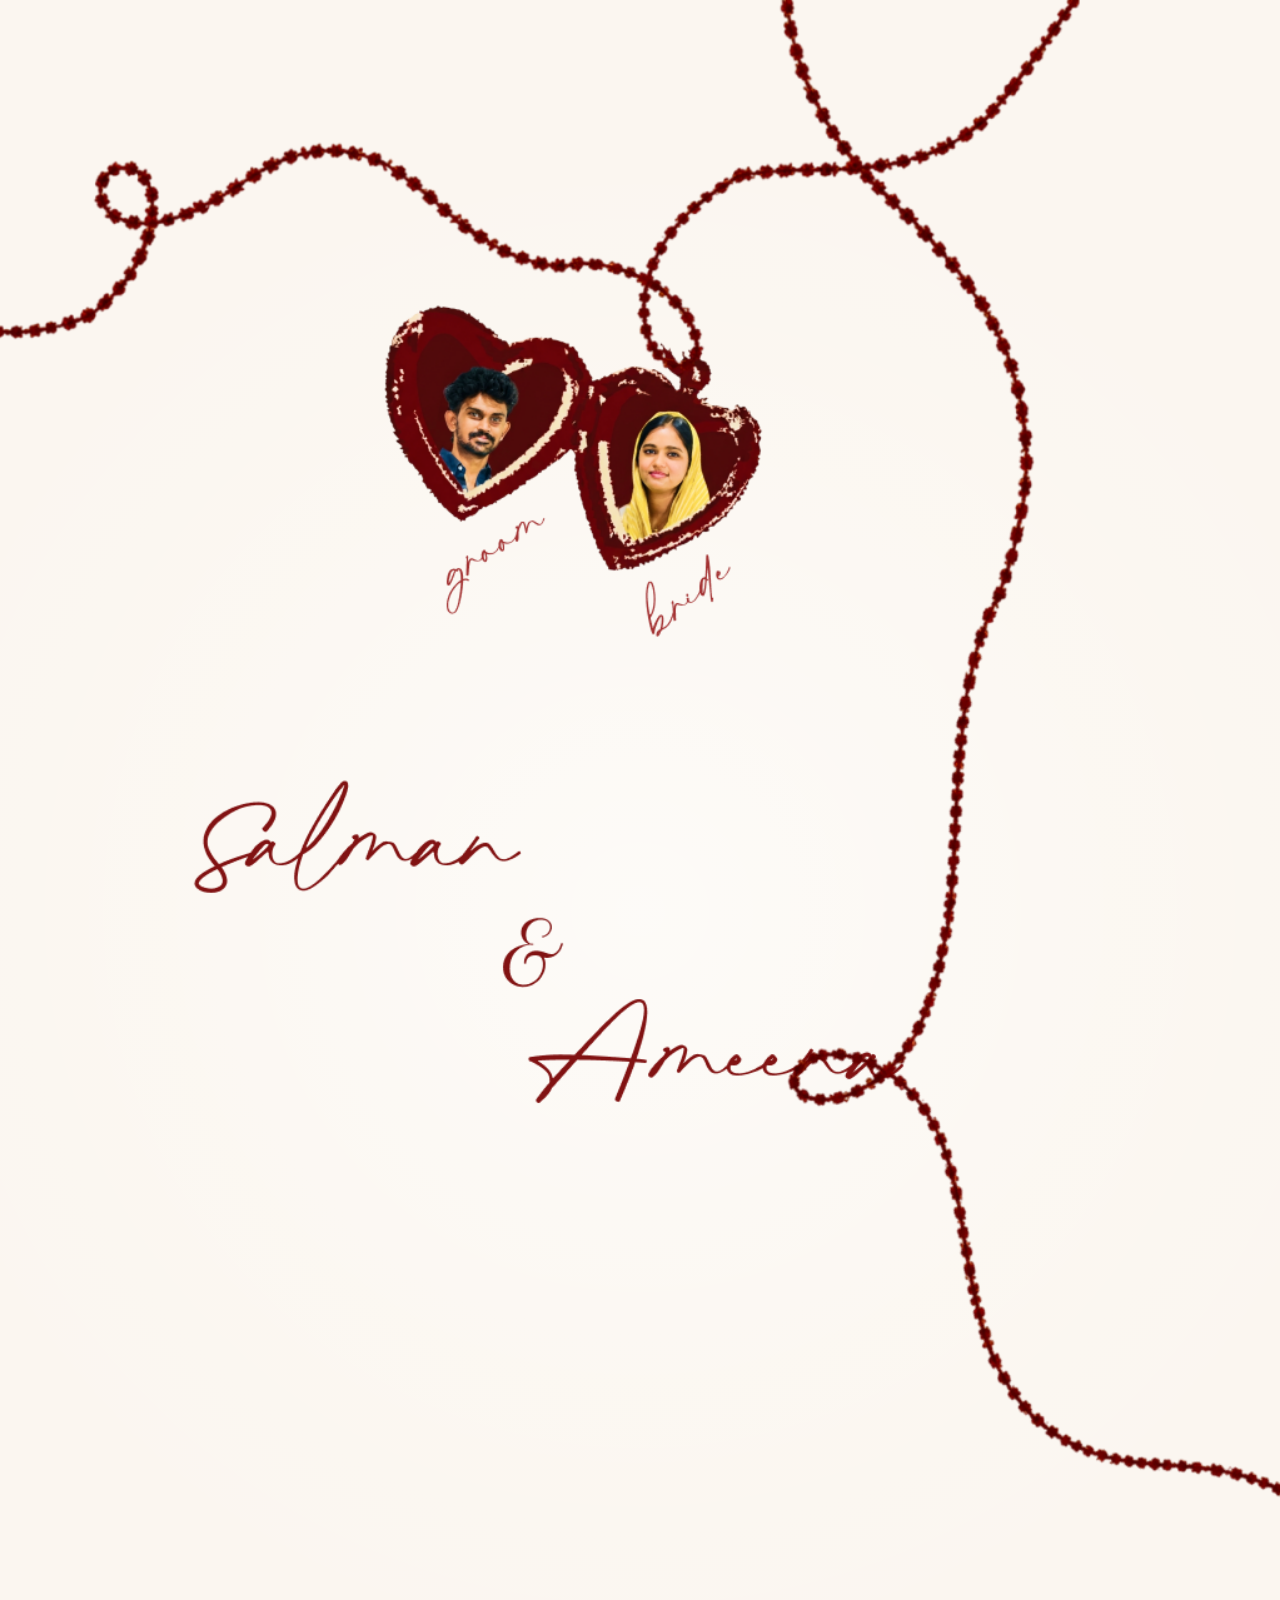
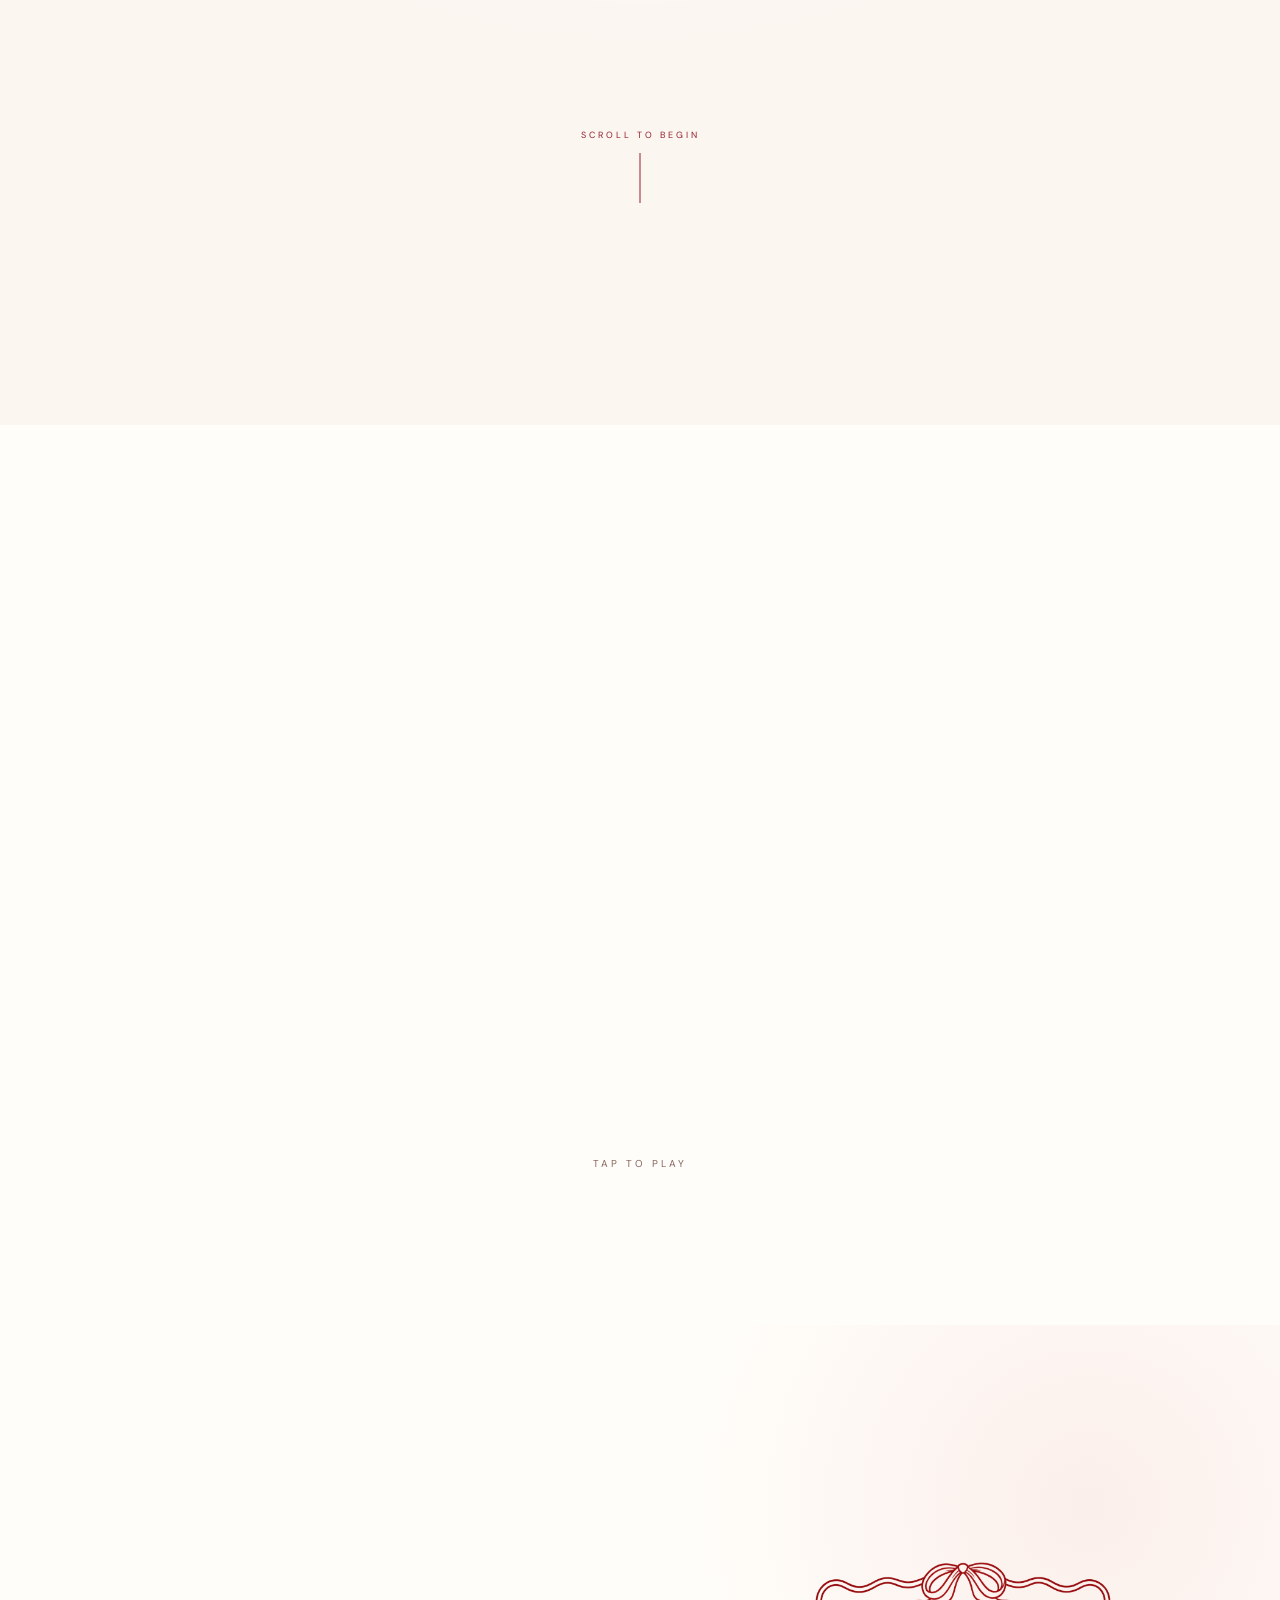
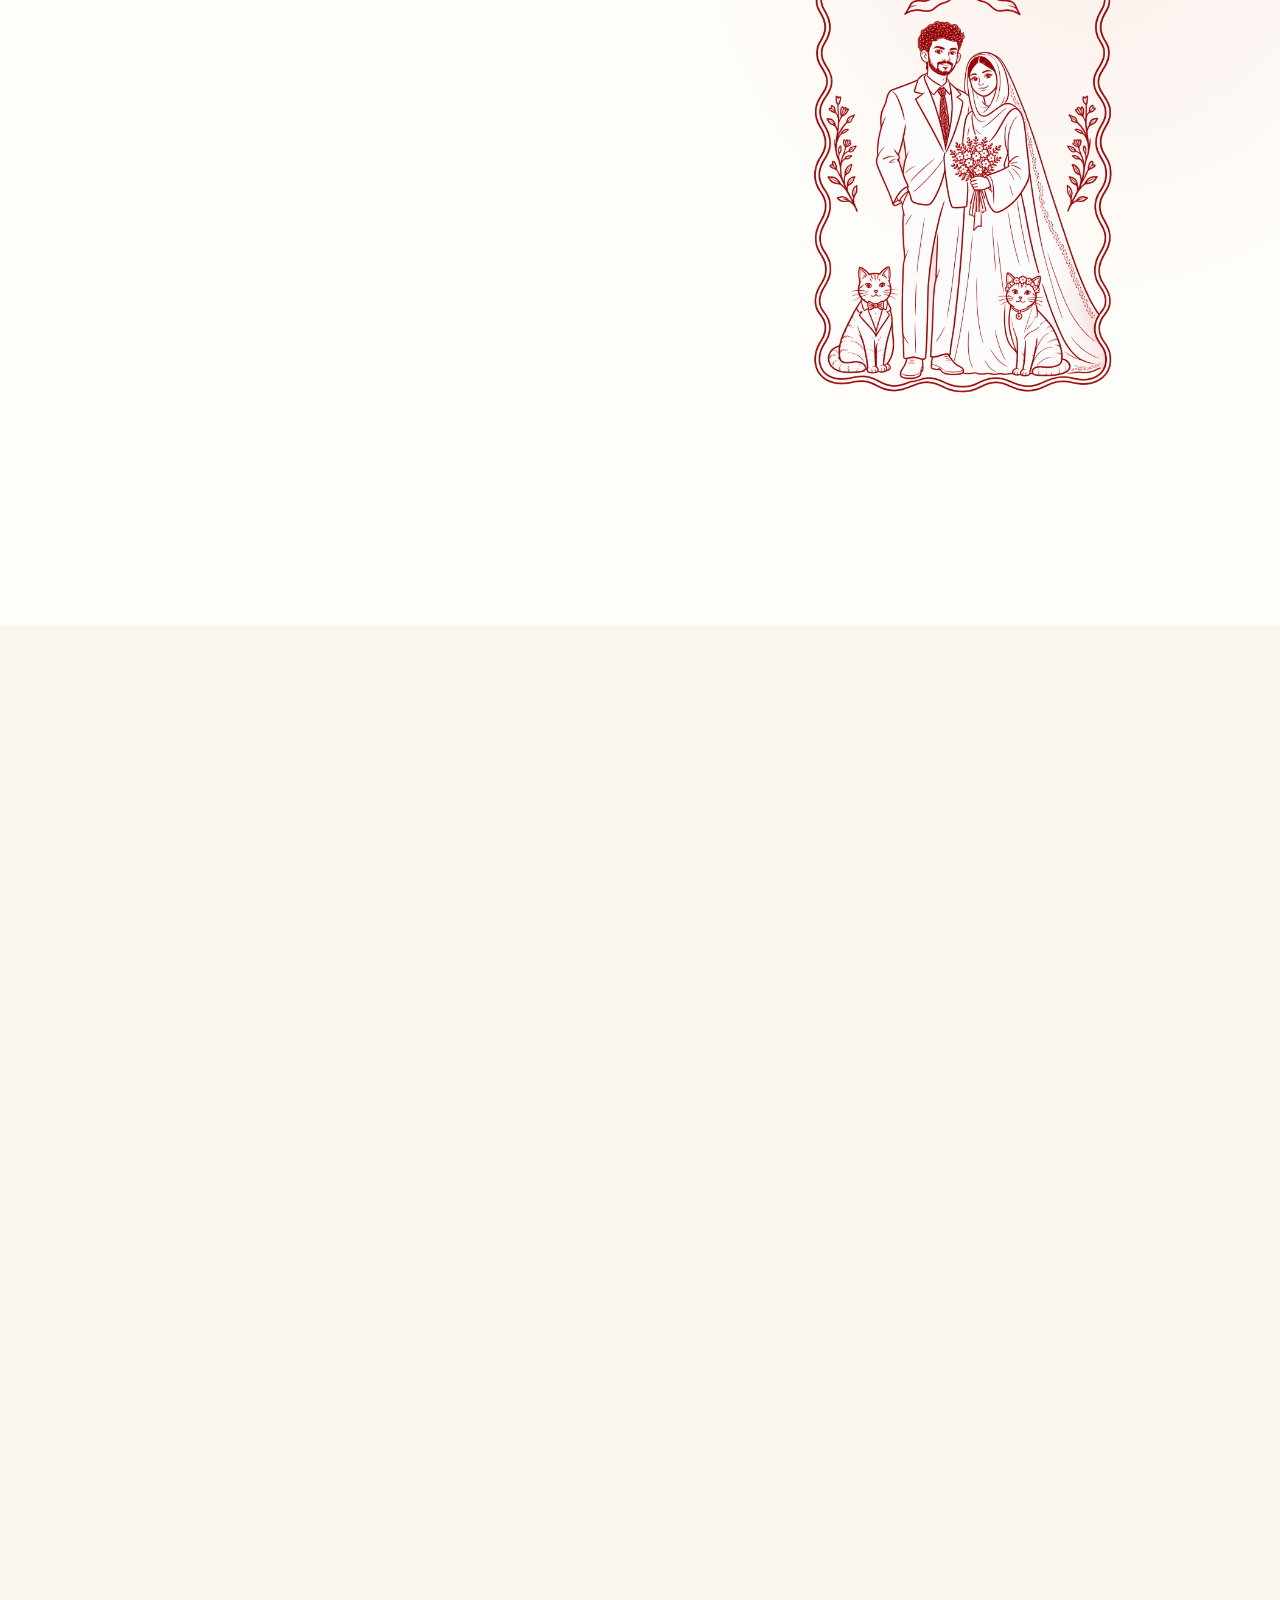
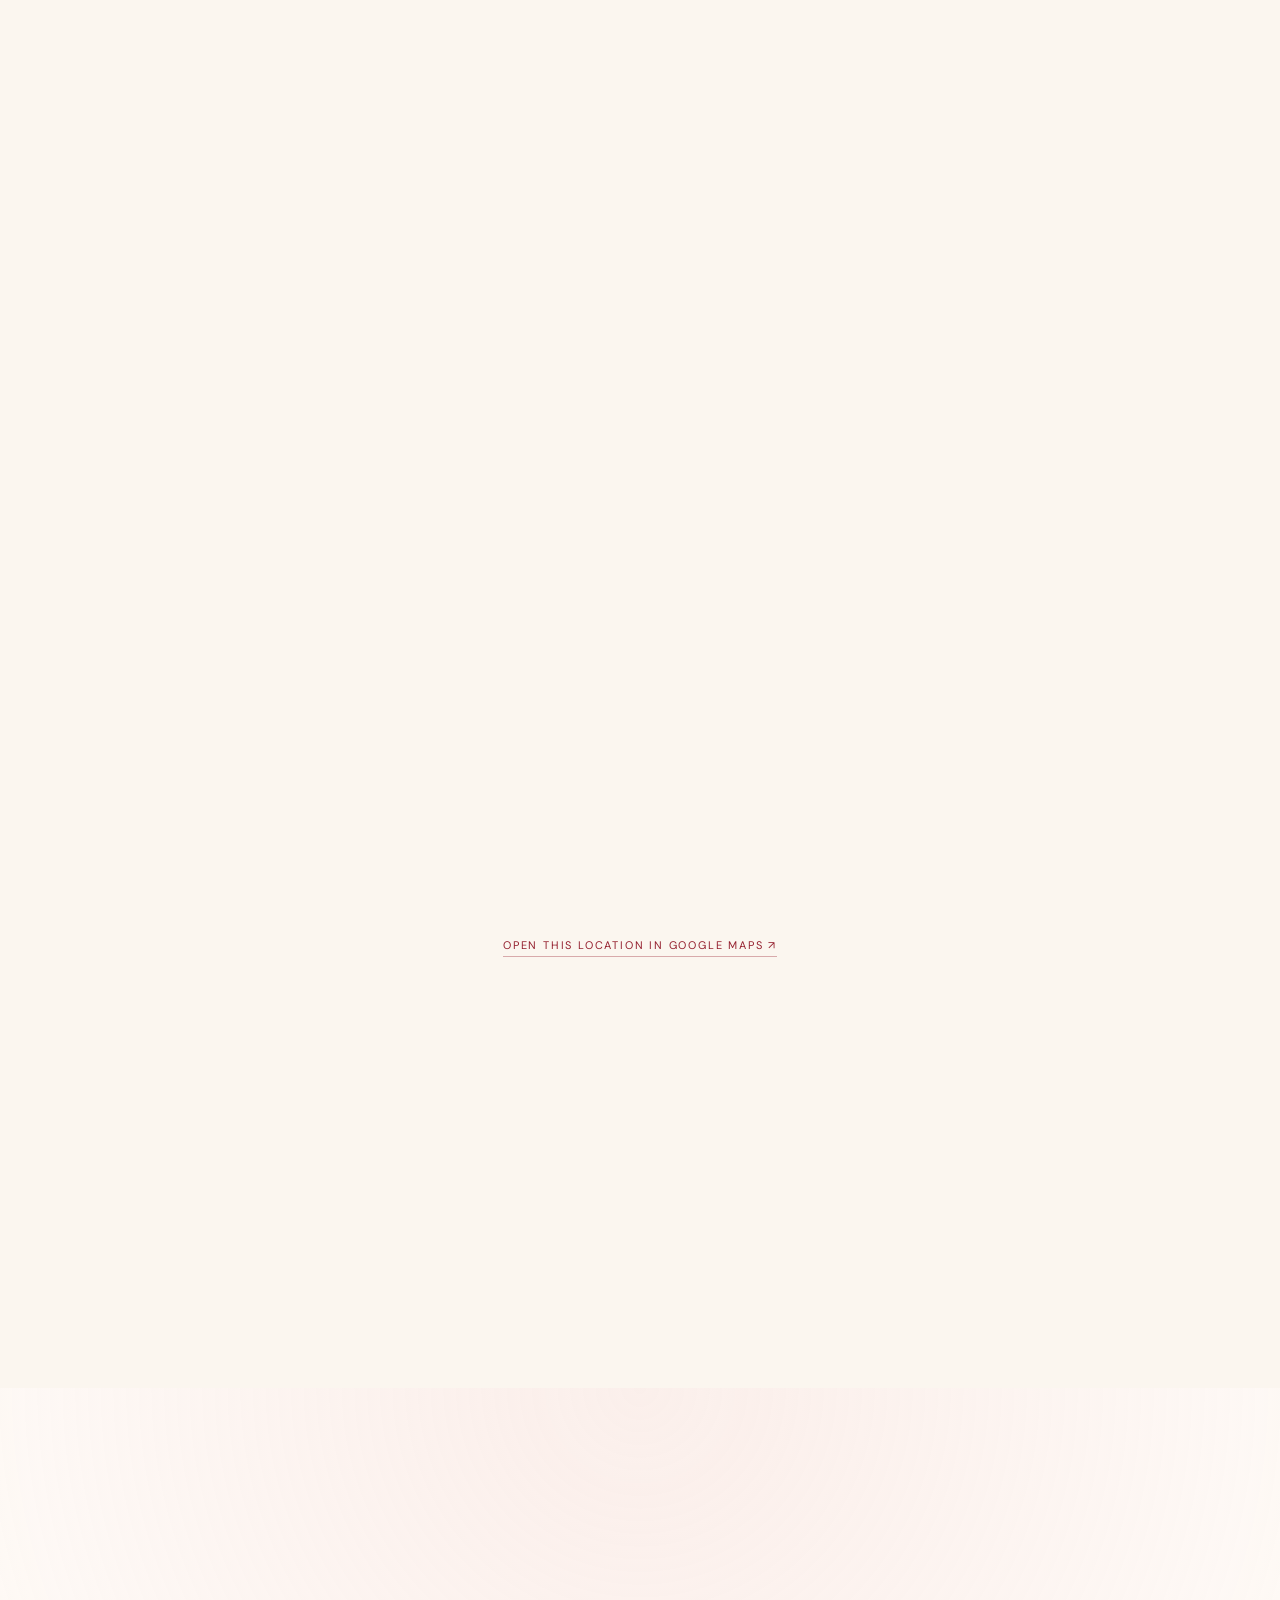
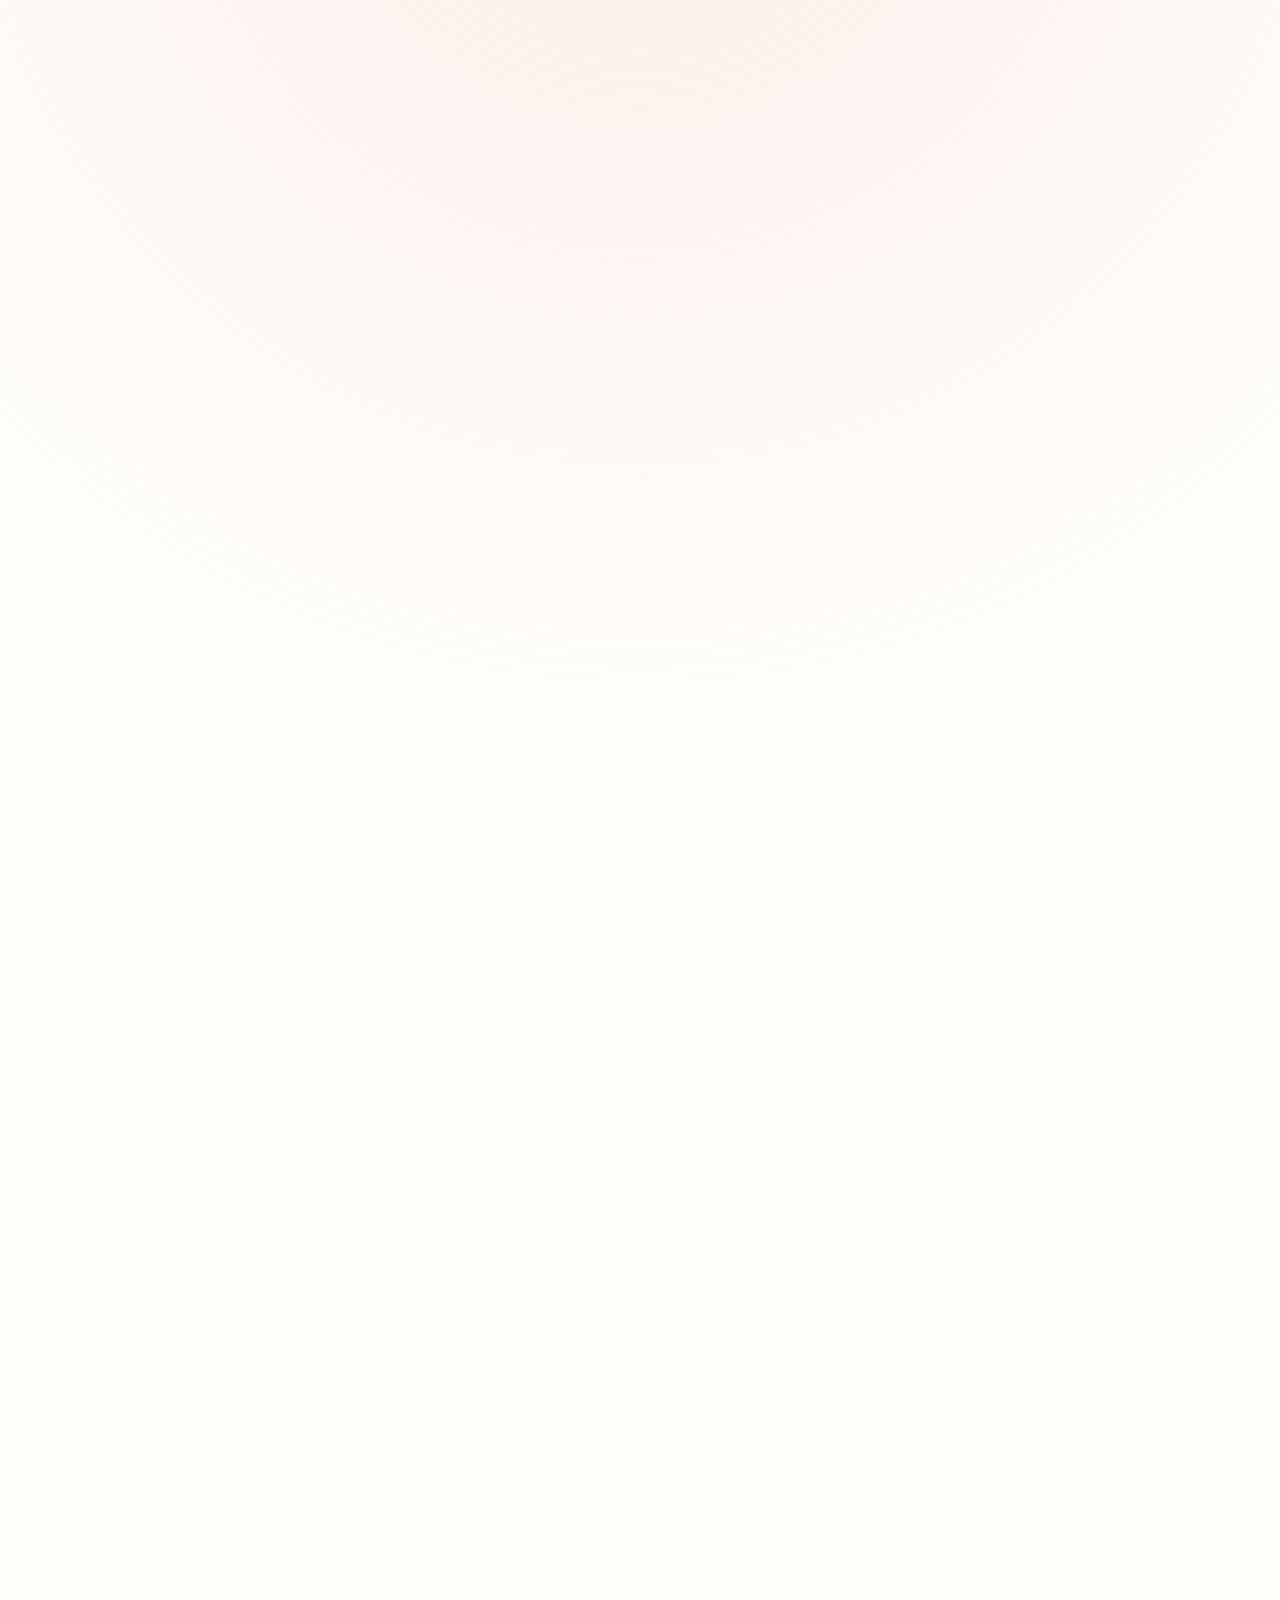
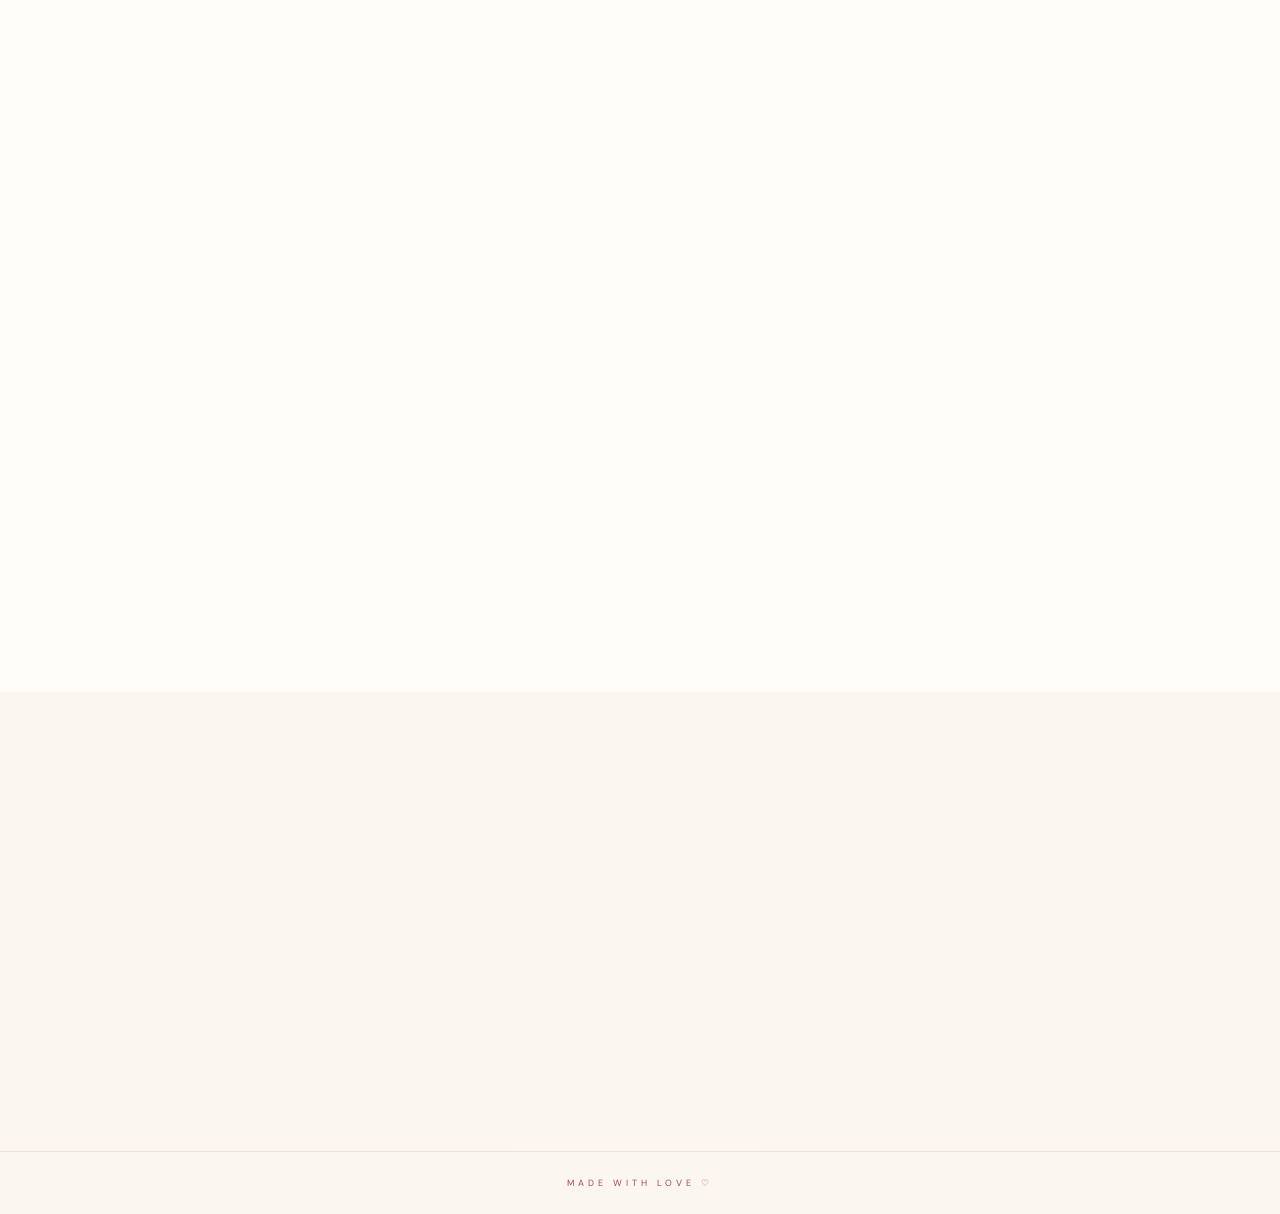
==== index.html @ 54ca9120 "Initial Update" ====
<!DOCTYPE html>
<html lang="en">

<head>

    <meta charset="UTF-8">

    <meta name="viewport"
          content="width=device-width, initial-scale=1.0">

    <meta name="description"
          content="A beautiful wedding invitation celebrating the journey of two hearts becoming one.">

    <title>Bride & Groom | Wedding Invitation</title>


    <!-- =====================================================
         GOOGLE FONTS
    ====================================================== -->

    <link rel="preconnect"
          href="https://fonts.googleapis.com">

    <link rel="preconnect"
          href="https://fonts.gstatic.com"
          crossorigin>

    <link href="https://fonts.googleapis.com/css2?family=Allison&display=swap" rel="stylesheet">

    <link href="https://fonts.googleapis.com/css2?family=Cormorant+Garamond:wght@300;400;500;600;700&family=DM+Sans:wght@300;400;500;600&family=Italianno&display=swap"
          rel="stylesheet">


    <!-- =====================================================
         GSAP
    ====================================================== -->

    <script src="https://cdnjs.cloudflare.com/ajax/libs/gsap/3.12.5/gsap.min.js"></script>

    <script src="https://cdnjs.cloudflare.com/ajax/libs/gsap/3.12.5/ScrollTrigger.min.js"></script>


    <!-- =====================================================
         CSS
    ====================================================== -->

    <link rel="stylesheet"
          href="style.css">

</head>


<body>
<!-- =====================================================
         CONFETTI
    ====================================================== -->

    <canvas id="confettiCanvas"></canvas>


    <!-- =====================================================
         SECTION 1 — HERO / ENTRANCE
    ====================================================== -->

    <section class="hero section" id="home">

        <div class="hero-content">
            <img class="hero-background-art" src="images/bg.png" alt="Salman and Ameena" draggable="false">
            <img class="falling-hero-art" src="images/fg.png" alt="Cherry red wedding decoration" draggable="false">

            <div class="scroll-indicator">
                <span>SCROLL TO BEGIN</span>
                <div class="scroll-line"></div>
            </div>
        </div>

    </section>

    <!-- =====================================================
         SECTION 2 — OUR SOUNDTRACK
    ====================================================== -->

    <section class="music-section section" id="music" aria-label="Our soundtrack">

        <div class="container center-content">

            <span class="eyebrow reveal">OUR SOUNDTRACK</span>

            <h2 class="section-title reveal">Let's begin with our song</h2>
            <div class="tilda-music-player reveal">
                <div class="tilda-music-image" id="tildaMusicImage">
                    <img
                        src="https://static.tildacdn.com/tild6138-3634-4838-a663-663263336664/photo.png"
                        alt="Wedding music">
                </div>

                <button
                    class="tilda-music-button"
                    id="tildaMusicButton"
                    type="button"
                    aria-label="Play wedding song"
                    aria-pressed="false">
                    <img
                        src="https://static.tildacdn.com/tild3435-6465-4661-b239-323231613465/Group_48677.svg"
                        alt="Play">
                </button>

                <audio id="weddingSong" preload="metadata">
                    <source src="audio/wedding-song.mp3" type="audio/mpeg">
                </audio>
            </div>

            <span class="music-status" id="musicStatus">TAP TO PLAY</span>

        </div>

    </section>

    <!-- =====================================================
         SECTION 3 — NOTE TO GUESTS
    ====================================================== -->

    <section class="note-section section" id="note">

        <div class="container note-grid">

            <div class="note-content reveal-left">

                <span class="small-script">
                    A little note
                </span>

                <h2 class="section-title note-title">
                    For the people who make our story complete.
                </h2>

                <p class="big-note">
                    Your love, prayers, and presence mean more to us than words can say.
                </p>

                <p class="note-description">
                    We cannot wait to celebrate this beautiful beginning with you.
                </p>

                <div class="countdown-card reveal" aria-label="Countdown to the wedding">
                    <span class="countdown-label">COUNTING DOWN...</span>
                    <div class="countdown" id="countdown">
                        <div class="countdown-unit"><strong id="days">00</strong><span>Days</span></div>
                        <i>:</i>
                        <div class="countdown-unit"><strong id="hours">00</strong><span>Hours</span></div>
                        <i>:</i>
                        <div class="countdown-unit"><strong id="minutes">00</strong><span>Minutes</span></div>
                        <i>:</i>
                        <div class="countdown-unit"><strong id="seconds">00</strong><span>Seconds</span></div>
                    </div>
                    <span class="countdown-date">11 October 2026</span>
                </div>

            </div>
            <img src="images/couple-wedding-sketch.png"
                         alt="Red line-art wedding illustration of the couple and their cats">

            

        </div>

    </section>



    <!-- =====================================================
         SECTION 3 — WHERE IT ALL BEGAN
    ====================================================== -->

    <section class="chapter-section section">

        <div class="container chapter-grid">


            <div class="chapter-content reveal-left">



                <h2 class="section-title">
                    Where it all begun
                </h2>


                <div class="chapter-line"></div>


                <p>
                    We walked the same campus, never knowing we were walking toward each other. In the corridors of MSM Somewhere between canteen breaks and evening laughs, two strangers became friends, and friends became forever.
                </p>

            </div>



            <div class="college-frame-wrap reveal-right">
                <img class="college-frame-art" src="images/card-card.png" alt="Decorative photo frame" draggable="false">
                <div class="college-slideshow">

                <div class="slide active">

                    <img src="images/college-1.png"
                         alt="College memory 1">

                </div>


                <div class="slide">

                    <img src="images/college-2.png"
                         alt="College memory 2">

                </div>


                <div class="slide">

                    <img src="images/college-3.png"
                         alt="College memory 3">

                </div>


                <div class="slide slide-video">

                    <video src="videos/college-4.mp4"
                           muted
                           loop
                           playsinline
                           preload="metadata"
                           aria-label="College memory 4"></video>

                </div>

                

                </div>
            </div>

        </div>

    </section>

    <!-- =====================================================
         SECTION 5 — FORMAL INVITATION
    ====================================================== -->

    <section class="invitation-section section" id="invitation">

        <div class="container center-content">

            <span class="eyebrow reveal">
                Tap the arrow
            </span>

            <div class="invitation-art-area reveal" id="invitationArtArea">

                <button
                    class="invitation-arrow"
                    id="invitationArrow"
                    type="button"
                    aria-label="Reveal the invitation letter"
                    aria-expanded="false">
                    <span aria-hidden="true">→</span>
                </button>

                <div class="invitation-stage" id="invitationStage">

                    <!-- The letter stays behind the envelope. -->
                    <img
                        class="invitation-letter-art"
                        src="images/invitation-letter.png"
                        alt="Wedding invitation letter"
                        draggable="false">

                    <!-- The envelope stays in front until the arrow is clicked. -->
                    <img
                        class="invitation-envelope-art"
                        id="invitationEnvelopeArt"
                        src="images/invitation-envelope.png"
                        alt="Wedding envelope"
                        draggable="false">

                </div>

            </div>

            

        </div>

    </section>


    <!-- =====================================================
         SECTION 6 — THE MOMENT
    ====================================================== -->


    <!-- =====================================================
         SECTION 7 — GOD'S PLAN
    ====================================================== -->

    <section class="quote-section section">

        <div class="quote-container reveal">
            <p class="simple-quote">
                "How could i not love eyes that see
me in all of my forms as beautiful  ? "
            </p>
        </div>

    </section>



    <!-- =====================================================
         SECTION 8 — THE WEDDING
    ====================================================== -->

    <section class="events-section section" id="wedding-day">

        <div class="container wedding-day-layout">

            <div class="wedding-calendar reveal">
                <img src="images/calender.png" alt="Clear your plans — October 11, 2026" draggable="false">
            </div>

            <div class="official-invite-art reveal">
                <img src="images/official-invite.png" alt="Official wedding invitation" draggable="false">
            </div>

            <div class="mandapam-block reveal">
                <img src="images/mandapam.png" alt="Wedding mandapam illustration" draggable="false">
                <p class="venue-name">Oryx Convention Centre , Oachira</p>
            </div>

            <div class="map-heading reveal">
                <span class="small-script">Find your way to us</span>
                <h3>We can't wait to see you there</h3>
            </div>

            <div class="map-wrapper reveal">
                <iframe
                    src="https://www.google.com/maps?q=9.11982,76.50814&z=16&output=embed"
                    loading="lazy"
                    allowfullscreen
                    referrerpolicy="no-referrer-when-downgrade">
                </iframe>
            </div>

            <a class="map-link" href="https://maps.app.goo.gl/kZtKuhRqbF6Uc7HD6" target="_blank" rel="noopener">Open this location in Google Maps ↗</a>

            <div class="date-locket reveal">
                <img src="images/datelocket.png" alt="Wedding date locket" draggable="false">
            </div>

        </div>

    </section>

    <!-- =====================================================
         SECTION 9 — A NOTE OF GRATITUDE
    ====================================================== -->

    <section class="memory-section section">

        <div class="container">

            <div class="memory-card reveal">
                <span class="small-script">
                    A little something to remember
                </span>

                <h2 class="section-title">
                    Thank you for being part of our journey
                </h2>

                <div class="memory-line"></div>

                <p>
                    As we look back at all the little moments that brought us here,
                    we feel incredibly grateful for the people who walked beside us.
                    Your presence, your love, and your memories with us have made this
                    journey even more beautiful.
                </p>

                <p>
                    When you look back on our wedding, we hope you remember not just
                    the day, but the laughter, the warmth, and the feeling of being
                    together. Thank you for sharing this moment with us.
                </p>

                <span class="memory-signoff">
                    With all our love, always.
                </span>

                <div class="memory-video reveal">
                    <span class="memory-video-label">
                        One more little memory
                    </span>
                    <video
                        class="wedding-video"
                        controls
                        playsinline
                        preload="metadata"
                        poster="images/vid-poster.png">
                        <source
                            src="videos/engage.mp4"
                            type="video/mp4">
                    </video>
                </div>
            </div>

        </div>

    </section>


    <!-- =====================================================
         SECTION 10 — LITTLE DANCE OF MEMORIES
    ====================================================== -->

    <section class="dance-section section" aria-label="A little dance of memories">
        <div class="container">
            <div class="dance-stage reveal">
                <div class="dancer dancer-c"><img src="images/C.png" alt="Memory illustration C" draggable="false"></div>
            </div>
        </div>
        <div class="container">
            <div class="dance-stage reveal">
                <div class="dancer dancer-a"><img src="images/A.png" alt="Memory illustration A" draggable="false"></div>
                <div class="dancer dancer-b"><img src="images/B.png" alt="Memory illustration B" draggable="false"></div>
                <div class="dancer dancer-d"><img src="images/D.png" alt="Memory illustration D" draggable="false"></div>
                <div class="dancer dancer-e"><img src="images/E.png" alt="Memory illustration E" draggable="false"></div>
                <div class="dancer dancer-f"><img src="images/F.png" alt="Memory illustration F" draggable="false"></div>
                <div class="dancer dancer-g"><img src="images/G.png" alt="Memory illustration G" draggable="false"></div>
            </div>
        </div>
    </section>

    <!-- =====================================================
         SECTION 10 — FOOTER
    ====================================================== -->

    <footer class="footer-section">


        <div class="footer-illustration reveal">

            <img
                src="images/swans.png"
                alt="Two swans forming a heart">

        </div>


        <div class="footer-content reveal">


            <span class="small-script">
                Until forever ♡
            </span>




            <h3>
                Salman
                <span>&</span>
                Ameena
            </h3>

        </div>


        <div class="footer-bottom">

            MADE WITH LOVE ♡

        </div>

    </footer>



    <!-- =====================================================
         JAVASCRIPT
    ====================================================== -->

    <script src="script.js"></script>

</body>

</html>
---- style.css ----
/* =========================================================
   ROOT
========================================================= */

:root {

    --cream: #f7f1e8;
    --cream-dark: #ede2d3;
    --paper: #fbf8f2;

    --brown: #4b332d;
    --brown-light: #76534a;

    --sage: #a87872;
    --rose: #9b2432;
    --cherry: #941f2d;
    --cherry-soft: #c97b82;
    --blush: #e8b9b5;

    --black: #25211e;
    --white: #ffffff;

    --serif: "Cormorant Garamond", serif;
    --sans: "DM Sans", sans-serif;
    --script: "Italianno", cursive;

}


/* =========================================================
   RESET
========================================================= */

* {

    margin: 0;
    padding: 0;

    box-sizing: border-box;

}


html {

    scroll-behavior: smooth;

}


body {

    background: var(--cream);

    color: var(--brown);

    font-family: var(--sans);

    overflow-x: hidden;

}


body.no-scroll {

    overflow: hidden;

}


img {

    display: block;

    width: 71%;
    margin-left: 40px;

}


button {

    font-family: inherit;

}


.section {

    position: relative;

    min-height: 100vh;

    overflow: hidden;

}


.container {

    width: min(1180px, 90%);

    margin: auto;

}


.center-content {

    display: flex;

    flex-direction: column;

    align-items: center;

    justify-content: center;

}


/* =========================================================
   TYPOGRAPHY
========================================================= */

.eyebrow {

    font-size: 11px;

    letter-spacing: 4px;

    text-transform: uppercase;

    color: var(--cherry);

}


.section-title {

    font-family: var(--serif);

    font-size: clamp(48px, 6vw, 90px);

    font-weight: 400;

    line-height: .95;
    color: var(--cherry);

}


.section-subtitle {

    font-size: 14px;

    letter-spacing: 1px;

    color: var(--brown-light);

}


.small-script {

    font-family: var(--script);

    font-size: 34px;
    color: var(--cherry);

}


/* =========================================================
   CONFETTI
========================================================= */

#confettiCanvas {

    position: fixed;

    inset: 0;

    width: 100%;
    height: 100%;

    pointer-events: none;

    z-index: 9999;

}


/* =========================================================
   HERO
========================================================= */

.hero {

    background:
        radial-gradient(
            circle at center,
            rgba(255,255,255,.5),
            transparent 60%
        ),
        var(--cream);

    display: flex;

    align-items: center;

    justify-content: center;

    text-align: center;

}


.hero-content {

    position: relative;

    z-index: 2;

    display: flex;

    align-items: center;

    flex-direction: column;

    padding: 100px 0;

}


.hero-title {

    margin-top: 20px;

    font-family: var(--serif);

    font-size: clamp(70px, 11vw, 150px);

    line-height: .78;

    font-weight: 400;

    letter-spacing: -5px;

}


.falling-hero-art {

    position: absolute;

    top: -8%;
    left: 50%;

    width: 100vw;
    height: auto;

    transform: translateX(-50%);

    z-index: 1;
    pointer-events: none;
    user-select: none;

    opacity: .92;

}

.falling-hero-art img {

    width: 100%;
    height: auto;
    display: block;

}

.hero-names {

    margin-top: 35px;

    display: flex;

    gap: 15px;

    align-items: center;

    font-family: var(--serif);

    font-size: 40px;
    color: var(--cherry);

}


.hero-names i {

    font-family: var(--script);

    font-size: 45px;

    font-style: normal;

}


.hero-date {

    margin-top: 12px;

    font-size: 12px;

    letter-spacing: 4px;

    text-transform: uppercase;

}


.scroll-indicator {

    margin-top: 999px;

    display: flex;

    flex-direction: column;

    align-items: center;

    gap: 12px;

    font-size: 9px;

    letter-spacing: 3px;

}


.scroll-line {

    width: 1px;

    height: 50px;

    background: var(--brown);

}


/* =========================================================
   MUSIC
========================================================= */

.music-section {

    background: var(--paper);

    display: flex;

    align-items: center;

}


.music-section .section-title {

    margin-top: 20px;

    text-align: center;

}


.music-section .section-subtitle {

    margin-top: 20px;

}


/* =========================================================
   TILDA MUSIC PLAYER
========================================================= */

.tilda-music-player {

    position: relative;

    width: 329px;

    height: 329px;

    margin-top: 65px;

    display: flex;

    align-items: center;

    justify-content: center;

}


.tilda-music-image {

    position: absolute;

    width: 329px;

    height: 329px;

    left: 0;

    top: 0;

    display: flex;

    align-items: center;

    justify-content: center;

}


.tilda-music-image img {

    width: 100%;

    height: 100%;

    object-fit: contain;

    display: block;

    user-select: none;

    pointer-events: none;

}


.tilda-music-button {

    position: absolute;

    left: 50%;

    top: 50%;

    transform: translate(-50%, -50%);

    width: 125px;

    height: 125px;

    padding: 0;

    border: none;

    background: transparent;

    cursor: pointer;

    z-index: 5;

    display: flex;

    align-items: center;

    justify-content: center;

    transition:
        transform .35s ease,
        opacity .35s ease;

}


.tilda-music-button img {

    width: 100%;

    height: 100%;

    object-fit: contain;

    display: block;

    pointer-events: none;

}


.tilda-music-button:hover {

    transform:
        translate(-50%, -50%)
        scale(1.08);

}


.tilda-music-button:active {

    transform:
        translate(-50%, -50%)
        scale(.94);

}


.tilda-music-image.playing {

    animation:
        tildaMusicRotation 17s linear infinite;

}


@keyframes tildaMusicRotation {

    from {

        transform: rotate(0deg);

    }

    to {

        transform: rotate(360deg);

    }

}


.music-status {

    margin-top: 25px;

    font-size: 10px;

    letter-spacing: 3px;

    text-transform: uppercase;

    color: var(--brown-light);

}


/* =========================================================
   NOTE
========================================================= */

.note-section {

    background: var(--cream-dark);

    display: flex;

    align-items: center;

}


.note-grid {

    display: grid;

    grid-template-columns: 1fr 1fr;

    align-items: center;

    gap: 100px;

}


.note-image {

    width: 80%;

}


.note-image img {

    aspect-ratio: 4 / 5;

    object-fit: cover;

    filter: sepia(.15);

    box-shadow:
        25px 25px 0 var(--cherry);

}


.big-note {

    margin-top: 25px;

    max-width: 550px;

    font-family: var(--serif);

    font-size: clamp(45px, 5vw, 75px);

    line-height: .95;

}


.note-description {

    margin-top: 35px;

    font-size: 14px;

    letter-spacing: 1px;

}


/* =========================================================
   CHAPTER
========================================================= */

.chapter-section {

    padding: 130px 0;

    background: var(--paper);

}


.chapter-grid {

    display: grid;

    grid-template-columns: .85fr 1.15fr;

    align-items: center;

    gap: 100px;

}


.chapter-number {

    font-size: 11px;

    letter-spacing: 4px;

}


.chapter-content .section-title {

    margin-top: 25px;

}


.chapter-content em {

    display: block;

    font-family: var(--script);

    font-size: 1.1em;

    font-weight: 400;

}


.chapter-line {

    width: 70px;

    height: 1px;

    background: var(--brown);

    margin: 35px 0;

}


.chapter-content p {

    max-width: 500px;

    margin-bottom: 20px;

    font-size: 15px;

    line-height: 1.9;

    color: var(--brown-light);

}


.college-slideshow {

    position: relative;

    height: 600px;

    overflow: hidden;

    background: #e6e6e600;

}


.slide {

    position: absolute;

    inset: 0;

    opacity: 0;

    transition: opacity 1s cubic-bezier(0.20, 0.05, 0.25, 0.40);

}


.slide.active {

    opacity: 1;

}


.slide img {

    height: 100%;

    object-fit: cover;

}


.slide-counter {

    position: absolute;

    bottom: 25px;

    right: 25px;

    padding: 10px 15px;

    background: rgba(255,255,255,.85);

    font-size: 11px;

    letter-spacing: 2px;

}


/* =========================================================
   YES
========================================================= */

.yes-section {

    min-height: 90vh;

    display: flex;

    align-items: center;

    justify-content: center;

    text-align: center;

    background:
        linear-gradient(
            rgba(55,43,35,.4),
            rgba(55,43,35,.4)
        ),
        url("images/yes-background.jpg")
        center / cover fixed;

}


.yes-content {

    color: white;

    max-width: 850px;

}


.yes-content .small-script {

    color: rgba(255,255,255,.8);

}


.yes-content h2 {

    font-family: var(--serif);

    font-size: clamp(130px, 20vw, 280px);

    font-weight: 300;

    line-height: .8;

    margin: 35px 0;

}


.yes-divider {

    width: 80px;

    height: 1px;

    background: white;

    margin: auto;

}


.yes-content p {

    max-width: 650px;

    margin: 25px auto 0;

    font-size: 15px;

    line-height: 1.8;

}


/* =========================================================
   FORMAL INVITATION
========================================================= */

.invitation-section {

    background: var(--cream);

    padding: 120px 0 130px;

}

.invitation-section .section-title {

    margin-top: 20px;

}

.invitation-art-area {

    position: relative;

    width: min(1240px, 96vw);

    height: clamp(430px, 49vw, 690px);

    margin-top: 55px;

    display: flex;

    align-items: center;

    justify-content: center;

    overflow: visible;

}

.invitation-stage {

    position: relative;

    width: min(1120px, 92vw);

    aspect-ratio: 1516 / 907;

    isolation: isolate;

}

.invitation-letter-art,
.invitation-envelope-art {

    position: absolute;

    inset: 0;

    width: 100%;

    height: 100%;

    object-fit: contain;

    user-select: none;
\    -webkit-user-drag: none;

    will-change: transform;

}

/* The letter is physically behind the envelope.
   It is therefore completely hidden in the closed state. */
.invitation-letter-art {

    z-index: 1;

    transform: translateX(8%);

    transition: transform 1.35s cubic-bezier(.77, 0, .18, 1);

}

.invitation-envelope-art {

    z-index: 2;

    transform: translateX(0);

    transition: transform 3s cubic-bezier(.77, 0, .18, 1);

}

/* When opened, the envelope glides left while the letter
   glides right from behind it. */
.invitation-art-area.open .invitation-envelope-art {

    transform: translateX(-75%);

}

.invitation-art-area.open .invitation-letter-art {

    transform: translateX(2%);

}

.invitation-arrow {

    position: absolute;

    left: max(0px, calc(50% - min(560px, 46vw) - 68px));

    top: 50%;

    transform: translateY(-50%);

    width: 58px;

    height: 58px;

    border: 1px solid rgba(75, 56, 45, .35);

    border-radius: 50%;

    background: rgba(251, 248, 242, .82);

    color: var(--brown);

    display: flex;

    align-items: center;

    justify-content: center;

    cursor: pointer;

    z-index: 10;

    backdrop-filter: blur(6px);

    -webkit-backdrop-filter: blur(6px);

    box-shadow: 0 12px 30px rgba(50, 30, 20, .12);

    transition: transform .35s ease, background .35s ease, box-shadow .35s ease;

}

.invitation-arrow span {

    display: block;

    font-family: var(--serif);

    font-size: 30px;

    line-height: 1;

    transition: transform .45s ease;

}

.invitation-arrow:hover {

    transform: translateY(-50%) scale(1.08);

    background: rgba(255, 255, 255, .96);

    box-shadow: 0 16px 35px rgba(50, 30, 20, .18);

}

.invitation-arrow:active {

    transform: translateY(-50%) scale(.94);

}

.invitation-art-area.open .invitation-arrow span {

    transform: rotate(180deg);

}

.envelope-hint {

    font-size: 10px;

    letter-spacing: 3px;

    text-transform: uppercase;

    margin-top: 5px;

    color: var(--brown-light);

}


/* =========================================================
   VIDEO
========================================================= */

.video-section {

    padding: 140px 0;

    background: var(--paper);

}


.video-heading {

    text-align: center;

}


.video-heading .section-title {

    margin-top: 20px;

}


.portrait-video {

    width: min(450px, 90vw);

    margin: 70px auto 0;

}


.wedding-video {

    width: 100%;

    display: block;

    border-radius: 3px;

    background: black;

    box-shadow:
        0 30px 70px rgba(50,30,20,.18);

}


/* =========================================================
   QUOTE
========================================================= */

.quote-section {

    min-height: 80vh;

    display: flex;

    align-items: center;

    justify-content: center;

    background: var(--brown);

    color: var(--cream);

    text-align: center;

}


.quote-container {

    max-width: 1050px;

}


.quote-mark {

    font-family: var(--serif);

    font-size: 100px;

    line-height: .5;

    opacity: .4;

}


.quote-container h2 {

    font-family: var(--serif);

    font-size: clamp(40px, 6vw, 78px);

    font-weight: 300;

    line-height: 1.05;

    margin-top: 30px;

}


.quote-line {

    width: 80px;

    height: 1px;

    background: var(--cream);

    opacity: .5;

    margin: 50px auto 0;

}


/* =========================================================
   EVENTS
========================================================= */

.events-section {

    padding: 140px 0;

    background: var(--cream);

}


.events-heading {

    text-align: center;

    margin-bottom: 80px;

}


.events-heading .section-title {

    margin-top: 20px;

}


.events-list {

    border-top:
        1px solid rgba(75,56,45,.2);

}


.event-card {

    display: grid;

    grid-template-columns: 80px 1fr 250px;

    gap: 30px;

    padding: 45px 0;

    border-bottom:
        1px solid rgba(75,56,45,.2);

    align-items: center;

    transition:
        background .3s ease,
        padding .3s ease;

}


.event-number {

    font-family: var(--serif);

    font-size: 28px;

}


.event-label {

    font-size: 9px;

    letter-spacing: 3px;
    color: var(--cherry);

}


.event-info h3 {

    font-family: var(--serif);

    font-size: 45px;

    font-weight: 400;

    margin: 5px 0;

}


.event-info p {

    font-size: 13px;

    color: var(--brown-light);

    max-width: 600px;

    line-height: 1.6;

}


.event-details {

    display: flex;

    flex-direction: column;

    gap: 6px;

    font-size: 12px;

    text-align: right;

}


.event-details strong {

    font-family: var(--serif);

    font-size: 20px;

    font-weight: 500;

}


.wedding-event {

    background: linear-gradient(90deg, rgba(148,31,45,.08), rgba(232,185,181,.12));

    padding-left: 20px;

    padding-right: 20px;

}


.wedding-intro {

    max-width: 680px;
    margin: 28px auto 0;
    font-size: 14px;
    line-height: 1.9;
    color: var(--brown-light);

}

.map-heading {

    text-align: center;
    margin: 85px auto 25px;

}

.map-heading .small-script {
    color: var(--cherry);
}

.map-heading h3 {

    margin-top: 8px;
    font-family: var(--serif);
    font-size: clamp(28px, 4vw, 46px);
    font-weight: 400;
    color: var(--cherry);

}

.map-wrapper {

    margin-top: 0;
    height: 450px;
    padding: 10px;
    border: 1px solid rgba(148,31,45,.25);
    background: rgba(255,255,255,.48);
    box-shadow: 0 25px 60px rgba(75,51,45,.13);
    border-radius: 4px;
    overflow: hidden;

}

.map-wrapper iframe {

    width: 100%;
    height: 100%;
    border: 0;
    filter: sepia(10%) saturate(75%) contrast(95%);

}


/* =========================================================
   RECEPTION
========================================================= */

.reception-section {

    padding: 140px 0;

    background: var(--paper);

}


.reception-grid {

    display: grid;

    grid-template-columns: 1fr .8fr;

    align-items: center;

    gap: 100px;

}


.reception-content .section-title {

    margin-top: 20px;

}


.reception-body {

    margin-top: 30px;

    max-width: 600px;

    font-size: 13px;

    line-height: 1.9;

    letter-spacing: 1px;

}


.schedule {

    margin-top: 40px;

    border-top:
        1px solid rgba(75,56,45,.2);

}


.schedule div {

    display: flex;

    justify-content: space-between;

    padding: 15px 0;

    border-bottom:
        1px solid rgba(75,56,45,.2);

    font-size: 12px;

}


.schedule strong {

    font-family: var(--serif);

    font-size: 18px;

    font-weight: 500;

}


.adult-note {

    margin-top: 30px;

    font-size: 11px;

    color: var(--brown-light);

}


.save-date-video {

    width: 100%;

}


/* =========================================================
   DRESS CODE
========================================================= */

.dress-section {

    padding: 140px 0;

    background: var(--cream-dark);

}


.dress-heading {

    text-align: center;

}


.dress-heading .section-title {

    margin-top: 20px;

}


.dress-grid {

    display: grid;

    grid-template-columns: 1fr 1fr;

    gap: 30px;

    margin-top: 80px;

}


.dress-card {

    background: var(--paper);

    padding: 60px;

    min-height: 320px;

}


.dress-icon {

    font-family: var(--serif);

    font-size: 40px;

}


.dress-card h3 {

    font-family: var(--serif);

    font-size: 45px;

    font-weight: 400;

    margin: 20px 0;

}


.dress-card p {

    max-width: 450px;

    font-size: 14px;

    line-height: 1.9;

    color: var(--brown-light);

}


.palette-area {

    text-align: center;

    margin-top: 90px;

}


.palette-area h3 {

    font-family: var(--serif);

    font-size: 40px;

    font-weight: 400;

}


.palette-area p {

    max-width: 600px;

    margin: 15px auto 40px;

    font-size: 13px;

    line-height: 1.7;

}


.color-palette {

    display: flex;

    justify-content: center;

    gap: 15px;

}


.color-swatch {

    width: 110px;

    height: 110px;

    display: flex;

    align-items: flex-end;

    justify-content: center;

    padding-bottom: 12px;

    font-size: 9px;

    letter-spacing: 1px;

}


.swatch-1 {

    background: #d7aaa3;

}


.swatch-2 {

    background: #e6b99d;

}


.swatch-3 {

    background: #9da893;

}


.swatch-4 {

    background: #9daab7;

}


/* =========================================================
   MEMORY / GRATITUDE
========================================================= */

.memory-section {

    padding: 150px 0;
    background:
        radial-gradient(circle at 50% 0%, rgba(232,185,181,.28), transparent 45%),
        var(--cream-dark);
    display: flex;
    align-items: center;
    justify-content: center;
    text-align: center;

}

.memory-card {

    width: min(850px, 90%);
    padding: 80px 70px;
    border: 1px solid rgba(148,31,45,.22);
    background: rgba(251,248,242,.76);
    box-shadow: 0 30px 70px rgba(75,51,45,.12);
    position: relative;

}

.memory-card::before,
.memory-card::after {

    content: "";
    position: absolute;
    width: 70px;
    height: 1px;
    background: var(--cherry);
    top: 30px;

}

.memory-card::before { left: 30px; }
.memory-card::after { right: 30px; }

.memory-card .small-script {
    color: var(--cherry);
}

.memory-card .section-title {
    margin-top: 20px;
    line-height: 1.02;
}

.memory-line {
    width: 70px;
    height: 1px;
    background: var(--cherry);
    margin: 35px auto;
    opacity: .65;
}

.memory-card p {
    max-width: 680px;
    margin: 0 auto 22px;
    font-size: 14px;
    line-height: 1.9;
    color: var(--brown-light);
}

 .memory-signoff {
    display: block;
    margin-top: 35px;
    font-family: var(--script);
    font-size: 34px;
    color: var(--cherry);
}

.memory-video {
    width: min(620px, 100%);
    margin: 60px auto 0;
}

.memory-video-label {
    display: block;
    margin-bottom: 15px;
    font-size: 9px;
    letter-spacing: 3px;
    text-transform: uppercase;
    color: var(--cherry);
}

/* =========================================================
   FOOTER
========================================================= */

.footer-section {

    min-height: 100vh;

    background: var(--brown);

    color: var(--cream);

    text-align: center;

    display: flex;

    flex-direction: column;

    align-items: center;

    justify-content: space-between;

    padding-top: 100px;

}


.footer-illustration {

    width: min(650px, 90%);

    height: 400px;

    display: flex;

    align-items: flex-end;

    justify-content: center;

}


.footer-illustration img {

    width: 100%;

    height: 100%;

    object-fit: contain;

}


.footer-content .small-script {

    opacity: .7;

}


.footer-content h2 {

    font-family: var(--serif);

    font-size: 35px;

    font-weight: 300;

    margin-top: 20px;

}


.footer-content h3 {

    font-family: var(--serif);

    font-size: 65px;

    font-weight: 400;

    line-height: 1;

}


.footer-content h3 span {

    font-family: var(--script);

    font-size: 50px;

    margin: 0 0px;

}


.footer-content p {

    margin-top: 20px;

    font-size: 11px;

    letter-spacing: 4px;

}


.footer-bottom {

    width: 100%;

    padding: 25px;

    border-top:
        1px solid rgba(255,255,255,.1);

    font-size: 9px;

    letter-spacing: 4px;

    opacity: .6;

}


/* =========================================================
   SCROLL REVEAL INITIAL STATE
========================================================= */

.reveal,
.reveal-left,
.reveal-right {

    opacity: 0;

}


.reveal-left {

    transform: translateX(-60px);

}


.reveal-right {

    transform: translateX(60px);

}


/* =========================================================
   RESPONSIVE — TABLET
========================================================= */

@media (max-width: 900px) {


    .note-grid,
    .chapter-grid,
    .reception-grid {

        grid-template-columns: 1fr;

        gap: 70px;

    }


    .note-image {

        width: 75%;

        margin: auto;

    }


    .chapter-grid {

        gap: 60px;

    }


    .college-slideshow {

        height: 500px;

    }


    .reception-grid {

        gap: 60px;

    }


    .dress-grid {

        grid-template-columns: 1fr;

    }


    .event-card {

        grid-template-columns: 50px 1fr;

    }


    .event-details {

        grid-column: 2;

        text-align: left;

        flex-direction: row;

        flex-wrap: wrap;

        gap: 15px;

    }

}


/* =========================================================
   RESPONSIVE — MOBILE
========================================================= */

@media (max-width: 600px) {


    .section {

        min-height: auto;

    }


    .container {

        width: 88%;

    }


    .hero-content {

        padding: 100px 0 70px;

        min-height: 760px;
        justify-content: center;

    }

    .falling-hero-art {
        top: -2%;
        width: 100vw;
    }


    .hero-title {

        font-size: 72px;

        letter-spacing: -3px;

    }



    .hero-names {

        font-size: 32px;

        flex-wrap: wrap;

        justify-content: center;

    }


    .hero-date {

        font-size: 9px;

    }


    .music-section,
    .video-section,
    .events-section,
    .reception-section,
    .dress-section,
    .invitation-section {

        padding: 100px 0;

    }


    .section-title {

        font-size: 55px;

    }


    /* FORMAL INVITATION ART */

    .invitation-section {

        padding: 0px 0 0px;

    }

    .invitation-art-area {

        width: 100vw;

        height: 68vw;

        min-height: 270px;

        max-height: 430px;

        margin-top: 45px;

    }

    .invitation-stage {

        width: 108vw;

        max-width: none;

    }

    .invitation-art-area.open .invitation-envelope-art {

        transform: translateX(-68%);

    }

    .invitation-art-area.open .invitation-letter-art {

        transform: translateX(27%);

    }

    .invitation-arrow {

        left: 4vw;

        width: 48px;

        height: 48px;

    }

    .invitation-arrow span {

        font-size: 25px;

    }

    .envelope-hint {

        margin-top: 0;

        font-size: 8px;

        letter-spacing: 2px;

    }


    /* TILDA PLAYER */

    .tilda-music-player {

        width: 169px;

        height: 169px;

        margin-top: 50px;

    }


    .tilda-music-image {

        width: 169px;

        height: 169px;

    }


    .tilda-music-button {

        width: 66px;

        height: 66px;

    }


    .note-section {

        padding: 100px 0;

    }


    .note-grid {

        gap: 60px;

    }


    .big-note {

        font-size: 48px;

    }


    .chapter-section {

        padding: 100px 0;

    }


    .college-slideshow {

        height: 420px;

    }


    .yes-section {

        min-height: 80vh;

        background-attachment: scroll;

    }


    .yes-content h2 {

        font-size: 150px;

    }


    .envelope-area {

        height: 380px;

    }


    .envelope {

        height: 230px;

    }


    .letter {

        height: 330px;

    }


    .envelope.open .letter {

        transform: translateY(-160px);

    }


    .letter-inner {

        padding: 15px;

    }


    .letter h3 {

        font-size: 35px;

    }


    .letter p {

        font-size: 10px;

    }


    .quote-section {

        min-height: 80vh;

    }


    .quote-container h2 {

        font-size: 40px;

    }


    .event-card {

        padding: 30px 0;

        grid-template-columns: 35px 1fr;

    }


    .event-info h3 {

        font-size: 38px;

    }


    .event-info p {

        line-height: 1.6;

    }


    .map-heading {
        margin-top: 65px;
    }

    .map-wrapper {

        height: 350px;
        padding: 7px;

    }

    .memory-section {
        padding: 0px 0;
    }

    .memory-card {
        padding: 55px 25px;
        width: 92%;
    }

    .memory-card::before,
    .memory-card::after {
        width: 35px;
        top: 22px;
    }

    .memory-card::before { left: 18px; }
    .memory-card::after { right: 18px; }

    .memory-card p {
        font-size: 13px;
        line-height: 1.8;
    }


    .dress-card {

        padding: 40px 30px;

    }


    .color-palette {

        gap: 8px;

    }


    .color-swatch {

        width: 70px;

        height: 90px;

    }


    .footer-section {

        min-height: 100vh;

    }


    .footer-illustration {

        height: 300px;

    }


    .footer-content h3 {

        font-size: 48px;

    }

}
/* =========================================================
   FINAL WEDDING THEME POLISH
   Light, cherry-red, elegant, responsive
========================================================= */

:root {
    --cream: #fbf6ef;
    --cream-dark: #f4e8dd;
    --paper: #fffdf9;
    --brown: #5a3932;
    --brown-light: #86655c;
    --cherry: #941f2d;
    --cherry-soft: #c97b82;
    --blush: #f0c9c5;
}

body {
    background: var(--cream);
    color: var(--brown);
}

/* Hero: keep only the falling artwork */
.hero {
    min-height: 127vh;
    background:
        radial-gradient(circle at 50% 45%, rgba(255,255,255,.8), transparent 58%),
        var(--cream);
}

.hero-content {
    width: 100%;
    min-height: 100vh;
    padding: 0;
    justify-content: flex-end;
}

.falling-hero-art {
    top: 50%;
    width: min(1050px, 100vw);
    transform: translate(-50%, -50%);
    opacity: 1;
}

.scroll-indicator {
    position: absolute;
    bottom: 42px;
    z-index: 3;
    color: var(--cherry);
}

.scroll-line {
    background: var(--cherry);
}

/* A little note */
.note-section {
    padding: 130px 0;
    background:
        radial-gradient(circle at 85% 20%, rgba(240,201,197,.28), transparent 30%),
        var(--paper);
}

.note-grid {
    display: grid;
    grid-template-columns: minmax(0, 1fr) minmax(380px, .78fr);
    gap: clamp(55px, 9vw, 120px);
    align-items: center;
}

.note-content {
    max-width: 620px;
}

.note-title {
    margin-top: 16px;
    font-size: clamp(48px, 5.5vw, 78px);
    line-height: .98;
}

.big-note {
    margin-top: 30px;
    max-width: 560px;
    font-family: var(--serif);
    font-size: clamp(25px, 2.3vw, 34px);
    line-height: 1.25;
    color: var(--brown);
}

.note-description {
    margin-top: 16px;
    max-width: 470px;
    font-size: 14px;
    line-height: 1.8;
    color: var(--brown-light);
}

.note-image {
    width: 100%;
    margin: 0;
}

.note-art-frame {
    position: relative;
    width: 100%;
    padding: 20px;
    background: rgba(255,253,249,.82);
    border: 1px solid rgba(148,31,45,.18);
    box-shadow: 0 28px 70px rgba(90,57,50,.13);
}

.note-art-frame::before {
    content: "";
    position: absolute;
    inset: 10px;
    border: 1px solid rgba(148,31,45,.12);
    pointer-events: none;
}

.note-art-frame img {
    position: relative;
    z-index: 1;
    width: 100%;
    height: auto;
    object-fit: contain;
}

/* Wedding countdown */
.countdown-card {
    margin-top: 38px;
    width: min(570px, 100%);
    padding: 24px 26px 22px;
    background: linear-gradient(135deg, rgba(148,31,45,.06), rgba(240,201,197,.22));
    border: 1px solid rgba(148,31,45,.18);
    box-shadow: 0 18px 45px rgba(90,57,50,.08);
}

.countdown-label,
.countdown-date {
    display: block;
    text-align: center;
    color: var(--cherry);
    font-size: 9px;
    letter-spacing: 3px;
    text-transform: uppercase;
}

.countdown {
    display: flex;
    align-items: center;
    justify-content: center;
    gap: clamp(8px, 1.6vw, 18px);
    margin: 18px 0 12px;
}

.countdown-unit {
    min-width: 62px;
    text-align: center;
}

.countdown-unit strong {
    display: block;
    font-family: var(--serif);
    font-size: clamp(34px, 4vw, 52px);
    line-height: .9;
    font-weight: 500;
    color: var(--cherry);
    font-variant-numeric: tabular-nums;
}

.countdown-unit span {
    display: block;
    margin-top: 8px;
    font-size: 8px;
    letter-spacing: 1.8px;
    text-transform: uppercase;
    color: var(--brown-light);
}

.countdown > i {
    margin-top: -12px;
    font-family: var(--serif);
    font-size: 30px;
    font-style: normal;
    color: var(--cherry-soft);
}

.countdown-date {
    letter-spacing: 2px;
}

/* Beginning section */
.chapter-section {
    padding: 140px 0;
    background: var(--cream);
}

.chapter-number {
    color: var(--cherry);
}

.chapter-content .section-title {
    margin-top: 18px;
    font-size: clamp(52px, 6vw, 82px);
    color: var(--cherry);
}

.chapter-content p {
    max-width: 560px;
    font-size: 14px;
    line-height: 1.95;
    color: var(--brown-light);
}

.college-slideshow {
    background: var(--paper);
    border: 1px solid rgba(148,31,45,.16);
    box-shadow: 0 24px 60px rgba(90,57,50,.12);
}

.slide-video video {
    width: 100%;
    height: 100%;
    object-fit: cover;
}

/* Quote / God's plan */
.quote-section {
    position: relative;
    isolation: isolate;
    min-height: 70vh;
    padding: 110px 20px;
    /* The supplied Polaroid is a fixed background: it stays visually
       anchored to the viewport while this section is being scrolled.
       The following section paints over it naturally when it arrives. */
    background-image:
        linear-gradient(rgba(47, 20, 24, .16), rgba(47, 20, 24, .16)),
        url("images/bg-sticky.png");
    background-size: cover;
    background-position: center center;
    background-repeat: no-repeat;
    background-attachment: fixed;
    display: flex;
    align-items: center;
    justify-content: center;
    overflow: hidden;
}

.quote-container {
    position: relative;
    z-index: 1;
    width: min(850px, 92%);
    text-align: center;
    padding: 55px 30px;
    border-top: 1px solid rgba(148,31,45,.18);
    border-bottom: 1px solid rgba(148,31,45,.18);
}

.quote-mark {
    display: block;
    font-family: var(--script);
    font-size: 55px;
    line-height: .8;
    color: var(--cherry);
}

.simple-quote {
    margin: 20px auto 28px;
    max-width: 720px;
    font-family: "Allison", cursive;
    font-size: clamp(34px, 4.3vw, 62px);
    line-height: 1.05;
    font-weight: 400;
    color: #fff7f5;
}

.quote-line {
    width: 58px;
    height: 1px;
    margin: 0 auto;
    background: var(--cherry);
}

/* Unique wedding day card */
.events-section {
    padding: 140px 0;
    background: var(--cream);
}

.events-heading {
    margin-bottom: 60px;
}

.wedding-event-card {
    position: relative;
    overflow: hidden;
    padding: clamp(30px, 5vw, 65px);
    border: 1px solid rgba(148,31,45,.22);
    background:
        radial-gradient(circle at 88% 15%, rgba(240,201,197,.38), transparent 24%),
        linear-gradient(135deg, #fffdf9, #f9eee7);
    box-shadow: 0 28px 70px rgba(90,57,50,.12);
}

.wedding-event-card::before,
.wedding-event-card::after {
    content: "";
    position: absolute;
    width: 85px;
    height: 85px;
    border: 1px solid rgba(148,31,45,.18);
    border-radius: 50%;
}

.wedding-event-card::before { top: -48px; left: -48px; }
.wedding-event-card::after { bottom: -48px; right: -48px; }

.wedding-card-top,
.wedding-card-main,
.wedding-meta {
    position: relative;
    z-index: 1;
}

.wedding-card-top {
    display: grid;
    grid-template-columns: 1fr auto 1fr;
    align-items: center;
    gap: 20px;
}

.wedding-card-top .event-number {
    justify-self: end;
    color: var(--cherry);
}

.wedding-ornament {
    color: var(--cherry-soft);
    font-size: 20px;
}

.wedding-card-main {
    display: grid;
    grid-template-columns: 1fr 180px;
    gap: 50px;
    align-items: center;
    padding: 48px 0;
}

.wedding-card-main .small-script {
    color: var(--cherry);
}

.wedding-card-main h3 {
    margin: 8px 0 12px;
    font-family: var(--serif);
    font-size: clamp(52px, 7vw, 90px);
    line-height: .9;
    font-weight: 400;
    color: var(--brown);
}

.wedding-card-main p {
    max-width: 610px;
    font-size: 14px;
    line-height: 1.9;
    color: var(--brown-light);
}

.wedding-date-badge {
    width: 150px;
    height: 150px;
    justify-self: end;
    border: 1px solid rgba(148,31,45,.24);
    border-radius: 50%;
    background: rgba(255,253,249,.75);
    display: flex;
    flex-direction: column;
    align-items: center;
    justify-content: center;
    box-shadow: 0 12px 35px rgba(90,57,50,.08);
}

.wedding-date-badge span {
    font-size: 9px;
    letter-spacing: 3px;
    color: var(--cherry);
}

.wedding-date-badge strong {
    font-family: var(--serif);
    font-size: 58px;
    line-height: .85;
    font-weight: 500;
    color: var(--cherry);
}

.wedding-meta {
    display: grid;
    grid-template-columns: 1fr 1fr;
    gap: 30px;
    padding-top: 25px;
    border-top: 1px solid rgba(148,31,45,.16);
}

.wedding-meta div {
    display: flex;
    flex-direction: column;
    gap: 7px;
}

.wedding-meta span {
    font-size: 8px;
    letter-spacing: 2.5px;
    color: var(--cherry);
}

.wedding-meta strong {
    font-family: var(--serif);
    font-size: 22px;
    font-weight: 500;
    color: var(--brown);
}

/* Light, readable ending */
.memory-section {
    background:
        radial-gradient(circle at 50% 0%, rgba(240,201,197,.28), transparent 45%),
        var(--paper);
}

.footer-section {
    min-height: 58vh;
    padding-top: 0px;
    background:
        radial-gradient(circle at 50% 15%, rgba(240,201,197,.38), transparent 38%),
        var(--cream);
    color: var(--brown);
}

.footer-content .small-script,
.footer-content h2,
.footer-content h3,
.footer-content p {
    color: var(--brown);
}

.footer-content .small-script {
    opacity: 1;
    color: var(--cherry);
}

.footer-content h3 {
    font-size: clamp(48px, 7vw, 76px);
}

.footer-bottom {
    border-top-color: rgba(148,31,45,.14);
    color: var(--cherry);
    opacity: .8;
}

@media (max-width: 900px) {
    .note-grid {
        grid-template-columns: 1fr;
    }

    .note-content {
        max-width: 720px;
        margin: auto;
    }

    .note-image {
        width: min(650px, 88%);
        margin: auto;
    }

    .wedding-card-main {
        grid-template-columns: 1fr;
    }

    .wedding-date-badge {
        justify-self: start;
    }
}

@media (max-width: 600px) {
    .hero-content {
        min-height: 88vh;
    }

    .falling-hero-art {
        top: 48%;
        width: 112vw;
    }

    

    .note-section,
    .chapter-section,
    .events-section {
        padding: 95px 0;
    }

    .note-title {
        font-size: 48px;
    }

    .big-note {
        font-size: 27px;
    }

    .note-art-frame {
        padding: 12px;
    }

    .countdown-card {
        padding: 20px 12px;
    }

    .countdown {
        gap: 4px;
    }

    .countdown-unit {
        min-width: 55px;
    }

    .countdown-unit strong {
        font-size: 32px;
    }

    .countdown-unit span {
        font-size: 7px;
        letter-spacing: 1px;
    }

    .countdown > i {
        font-size: 21px;
    }

    .chapter-content .section-title {
        font-size: 50px;
    }

    .college-slideshow {
        height: 420px;
    }

    .simple-quote {
        font-size: 38px;
    }

    .quote-container {
        padding: 45px 15px;
    }

    .wedding-card-top {
        grid-template-columns: 1fr auto;
    }

    .wedding-ornament {
        display: none;
    }

    .wedding-card-main {
        padding: 38px 0;
        gap: 32px;
    }

    .wedding-card-main h3 {
        font-size: 55px;
    }

    .wedding-date-badge {
        width: 125px;
        height: 125px;
    }

    .wedding-date-badge strong {
        font-size: 48px;
    }

    .wedding-meta {
        grid-template-columns: 1fr;
        gap: 20px;
    }

    .footer-section {
        min-height: 44vh;
    }

    .footer-illustration {
        height: 270px;
    }
}


/* =========================================================
   2026 WEDDING CUSTOMIZATION OVERRIDES
========================================================= */
.hero {
    min-height: 100svh;
    background-color: var(--cream);
    background-image: url("images/bg.png");
    background-repeat: no-repeat;
    background-position: center center;
    background-size: cover;
}
.hero-content { width:100%; min-height:180svh; justify-content:center; overflow:hidden; }
.hero-background-art { position:absolute; inset:0; width:100%; height:100%; object-fit:cover; object-position:center; z-index:0; pointer-events:none; user-select:none; }
.hero-content::after { content:""; position:absolute; inset:0; background:rgba(247,241,232,.03); z-index:0; pointer-events:none; }
.falling-hero-art { top:0%; left:50%; width:100vw; max-width:none; height:auto; z-index:2; opacity:1; transform:translateX(-50%); }
.scroll-indicator { position:relative; z-index:4; margin-top:478px; padding-bottom:0px; }

/* Where it all begun — supplied frame with a transparent portrait window */
.chapter-grid { align-items:center; }
.college-frame-wrap { position:relative; width:min(560px,100%); aspect-ratio:1086/1448; display:flex; align-items:center; justify-content:center; margin:auto; }
.college-frame-art { position:absolute; inset:1; width:100%; height: 94%;
    margin-left: 26px;
    margin-right: 10px; object-fit:contain; z-index:3; pointer-events:none; }
.college-slideshow { position:absolute; z-index:1; width: 62.5% !important;
    height: 55.5% !important;
    left: 17.75% !important; top:24%; overflow:hidden; background:var(--paper); border:0; box-shadow:none; }
.college-slideshow .slide { inset:0; }
.college-slideshow .slide img, .college-slideshow .slide video { width:100%; height:100%; 
    margin-left: 21px; object-fit:cover; }
.college-slideshow .slide-counter { z-index:5; bottom:8px; right:8px; padding:7px 10px; font-size:9px; background:rgba(255,255,255,.78); }

/* Our Wedding Day — image-led layout */
.events-section { padding:clamp(80px,10vw,140px) 0; background:var(--cream); }
.wedding-day-layout { display:flex; flex-direction:column; align-items:center; }
.wedding-calendar { width:min(720px,94%); margin:0 auto 45px; }
.wedding-calendar img { width:100%; height:auto; object-fit:contain; margin-left: 0px;!important }
.official-invite-art { width:min(1000px,96%); margin:0 auto 46px; }
.official-invite-art img { width:100%; height:auto; object-fit:contain; margin-left: 0px;!important}
.mandapam-block { width:min(360px,62%); text-align:center; margin:0 auto 72px; }
.mandapam-block img { width:100%; height:auto; object-fit:contain; margin-left: 0px;!important }
.venue-name { margin-top:-5px; font-family:var(--serif); font-size:clamp(20px,2.4vw,28px); color:var(--cherry); letter-spacing:.3px; }
.wedding-day-layout .map-heading { width:100%; margin:0 auto 25px; }
.map-wrapper { width:100%; height:450px; }
.map-wrapper iframe { padding-bottom:0; }
.date-locket { width:min(430px,75%); margin:52px auto 0; }
.date-locket img { width:100%; height:auto; object-fit:contain; margin-left: 0px;!important }

/* Little dance between the gratitude section and footer */
.dance-section { min-height:auto; padding:10px 0 115px; background:var(--paper); margin-left: -57px;!important }
.dance-heading { text-align:center; margin-bottom:45px; }
.dance-heading .section-title { margin-top:14px; font-size:clamp(42px,5.5vw,72px); }
.dance-stage { width:100%; min: height 168px;px; display:flex; align-items:flex-end; justify-content:center; gap:clamp(6px,1.8vw,28px); overflow:hidden; padding:25px 0 0; }
.dancer { flex:1 1 0; max-width:145px; min-width:52px; transform-origin:50% 88%; display:flex; align-items:flex-end; justify-content:center; }
.dancer img { width:100%; height:auto; max-height:290px; object-fit:contain; }
.dancer-a { animation:danceA 4.8s ease-in-out infinite; animation-delay:-.2s; }
.dancer-b { animation:danceB 5.3s ease-in-out infinite; animation-delay:-1.1s; }
.dancer-c { animation:danceC 4.4s ease-in-out infinite; animation-delay:-2s; }
.dancer-d { animation:danceD 5.7s ease-in-out infinite; animation-delay:-.7s; }
.dancer-e { animation:danceE 4.9s ease-in-out infinite; animation-delay:-2.7s; }
.dancer-f { animation:danceF 5.5s ease-in-out infinite; animation-delay:-1.6s; }
.dancer-g { animation:danceG 4.6s ease-in-out infinite; animation-delay:-3.1s; }
@keyframes danceA { 0%,100%{transform:rotate(-2deg) translateY(0)} 35%{transform:rotate(3deg) translateY(-5px)} 65%{transform:rotate(-4deg) translateY(2px)} }
@keyframes danceB { 0%,100%{transform:rotate(3deg) translateY(1px)} 30%{transform:rotate(-5deg) translateY(-7px)} 72%{transform:rotate(2deg) translateY(0)} }
@keyframes danceC { 0%,100%{transform:rotate(-4deg) translateY(0)} 45%{transform:rotate(5deg) translateY(-4px)} 78%{transform:rotate(-1deg) translateY(3px)} }
@keyframes danceD { 0%,100%{transform:rotate(2deg) translateY(0)} 28%{transform:rotate(-4deg) translateY(-6px)} 58%{transform:rotate(5deg) translateY(1px)} }
@keyframes danceE { 0%,100%{transform:rotate(-3deg) translateY(2px)} 38%{transform:rotate(5deg) translateY(-6px)} 70%{transform:rotate(-5deg) translateY(0)} }
@keyframes danceF { 0%,100%{transform:rotate(4deg) translateY(0)} 42%{transform:rotate(-3deg) translateY(-5px)} 76%{transform:rotate(6deg) translateY(2px)} }
@keyframes danceG { 0%,100%{transform:rotate(-1deg) translateY(0)} 32%{transform:rotate(-6deg) translateY(-6px)} 68%{transform:rotate(4deg) translateY(1px)} }

.footer-section { background:var(--cream); color:var(--brown); }
.footer-illustration { width:min(430px,75%); height:auto; min-height:190px; }
.footer-illustration img { width:50%; height:auto; object-fit:contain; margin-left: -2px; }
.footer-content h3, .footer-content h3 span { color:var(--cherry); }
.footer-content h3 { font-size:clamp(48px,7vw,76px); }
.footer-content .small-script { color:var(--cherry); }

@media (prefers-reduced-motion: reduce) {
  .dancer { animation:none !important; }
}
@media (max-width:900px) {
  .hero { background-size:cover; }
  .falling-hero-art { width:120vw; top:-4%; }
  .college-frame-wrap { width:min(520px,96%); }
  .dance-stage { gap:5px; }
  .dancer img { max-height:250px; }
}
@media (max-width:600px) {
  .hero { min-height:100svh; background-size:auto 100%; background-position:center; }
  .hero-background-art { object-fit:contain; width:130%; height:72%; }
  .falling-hero-art { width:145vw; top:3%; }
  .scroll-indicator { padding-bottom:20px; }
  .college-frame-wrap { width:100%; max-width:390px; right: 10px; }
  .college-slideshow { width:52.5%; height:57.5%;padding-left: 58px; }
  .events-section { padding:78px 0 90px; }
  .wedding-calendar { width:105%; margin-bottom:28px; }
  .official-invite-art { width:102%; margin-bottom:28px; }
  .mandapam-block { width:min(240px,58%); margin-bottom:58px; }
  .venue-name { font-size:19px; line-height:1.25; }
  .map-wrapper { height:390px; }
  .date-locket { width:82%; margin-top:38px; }
  .dance-section { padding:70px 0 85px; }
  .dance-heading .section-title { font-size:42px; }
  .dance-stage { min-height:73px; gap:1px; padding-top:15px; }
  .dancer { min-width:0; max-width:58px; }
  .dancer img { max-height:190px; }
  .footer-illustration { width:72%; min-height:160px; }
}

.map-link { margin:20px auto 0; color:var(--cherry); font-size:11px; letter-spacing:1.8px; text-transform:uppercase; text-decoration:none; border-bottom:1px solid rgba(148,31,45,.35); padding-bottom:4px; }
.map-link:hover { opacity:.72; }

/* =========================================================
   FINAL RESPONSIVE FIXES — HERO / MUSIC / INVITATION
   Requested final alignment + stable responsive behaviour.
========================================================= */

/* ---------- HERO / FIRST SECTION ---------- */
.hero {
    min-height: 100svh;
    height: 225svh;
    background:
        radial-gradient(circle at 50% 45%, rgba(255,255,255,.55), transparent 60%),
        var(--cream);
    overflow: hidden;
}

.hero-content {
    position: relative;
    width: 100%;
    height: 100%;
    min-height: 100%;
    padding: 0;
    overflow: hidden;
}

/* bg.png and fg.png are the same canvas size. Keeping them on the
   exact same coordinate system makes the large names stay directly
   beneath the couple locket on every screen size. */
.hero-background-art,
.falling-hero-art {
    position: absolute;
    top: clamp(0px, 12vh, 0px);
    width: 100%;
    max-width: none;
    height: auto;
    margin: 0;
    object-fit: contain;
    pointer-events: none;
    user-select: none;
    display: block;
}

.hero-background-art {
    z-index: 1;
    opacity: 1;
    transform: translateX(-50%);
    left: 50%;
    margin-top: 266px;
}

.falling-hero-art {
    z-index: 2;
    opacity: 1;
    transform: translateX(-50%);
}

.scroll-indicator {
    position: absolute;
    left: 50%;
    bottom: clamp(24px, 26.5vh, 222px);
    margin: 0;
    transform: translateX(-50%);
    z-index: 4;
    color: var(--cherry);
    white-space: nowrap;
}

.scroll-line {
    background: var(--cherry);
}

/* ---------- MUSIC ---------- */
.music-section {
    min-height: 100svh;
    padding: clamp(70px, 8vw, 105px) 0;
    background: var(--paper);
    display: flex;
    align-items: center;
}

.music-section .container {
    width: min(1200px, 92%);
}

.music-section .eyebrow {
    margin-top: 0;
}

.music-section .section-title {
    width: 100%;
    margin-top: 26px;
    text-align: center;
    font-size: clamp(58px, 7.3vw, 112px);
    line-height: .92;
    letter-spacing: -2px;
}

.tilda-music-player {
    position: relative;
    width: clamp(245px, 27vw, 395px);
    height: clamp(245px, 27vw, 395px);
    margin-top: clamp(55px, 6vw, 78px);
    display: flex;
    align-items: center;
    justify-content: center;
}

/* Critical: remove the global image margin so the disc's actual
   geometric centre is exactly the rotation centre. */
.tilda-music-image {
    position: absolute;
    inset: 0;
    width: 100%;
    height: 100%;
    margin: 0;
    display: flex;
    align-items: center;
    justify-content: center;
    transform-origin: 50% 50%;
}

.tilda-music-image img {
    width: 100%;
    height: 100%;
    margin: 0;
    padding: 0;
    object-fit: contain;
    display: block;
    transform: none;
    transform-origin: 50% 50%;
    user-select: none;
    pointer-events: none;
}

.tilda-music-button {
    position: absolute;
    left: 50%;
    top: 50%;
    transform: translate(-50%, -50%);
    width: clamp(88px, 10vw, 132px);
    height: clamp(88px, 10vw, 132px);
    margin: 0;
    padding: 0;
    border: none;
    background: transparent;
    cursor: pointer;
    z-index: 5;
    display: flex;
    align-items: center;
    justify-content: center;
    transition: transform .35s ease, opacity .35s ease;
}

.tilda-music-button img {
    margin-top: -7px;
    margin-right: 40px;
    width: 100%;
    height: 100%;
    padding: 0;
    object-fit: contain;
    display: block;
    pointer-events: none;
}

.tilda-music-button:hover {
    transform: translate(-50%, -50%) scale(1.08);
}

.tilda-music-button:active {
    transform: translate(-50%, -50%) scale(.94);
}

.tilda-music-image.playing {
    animation: tildaMusicRotation 17s linear infinite;
}

@keyframes tildaMusicRotation {
    from { transform: rotate(0deg); }
    to { transform: rotate(360deg); }
}

/* Pause state: the original customized play artwork remains untouched
   until the song is actually playing. JS swaps only after play starts. */
.tilda-music-button.is-playing img {
    opacity: 0;
}

.tilda-music-button.is-playing::before,
.tilda-music-button.is-playing::after {
    content: "";
    position: absolute;
    top: 50%;
    width: 10%;
    height: 42%;
    border-radius: 2px;
    background: var(--cherry);
    transform: translateY(-50%);
    pointer-events: none;
}

.tilda-music-button.is-playing::before {
    left: 38%;
}

.tilda-music-button.is-playing::after {
    right: 38%;
}

.music-status {
    margin-top: clamp(24px, 2.2vw, 34px);
}

/* ---------- INVITATION REVEAL ---------- */
.invitation-art-area {
    overflow: visible;
}

.invitation-stage {
    overflow: visible;
}

.invitation-letter-art,
.invitation-envelope-art {
    -webkit-user-drag: none;
}

.invitation-art-area.open .invitation-envelope-art {
    transform: translateX(-100%);
}

.invitation-art-area.open .invitation-letter-art {
    transform: translateX(8%);
}

/* ---------- RESPONSIVE ---------- */
@media (max-width: 900px) {
    .hero-background-art,
    .falling-hero-art {
        width: min(100vw, 78svh);
    }

    

    .hero-background-art {
        margin-top: 172px;
    }

    .music-section {
        min-height: auto;
    }

    .invitation-art-area.open .invitation-envelope-art {
        transform: translateX(-100%);
    }

    .invitation-art-area.open .invitation-letter-art {
        transform: translateX(8%);
    }
}

@media (max-width: 600px) {
    .hero {
        min-height: 80svh;
        height: 63svh;
    }

    .hero-content {
        height: 100%;
        min-height: 100%;
        margin-top: -76px;
    }

   
    .falling-hero-art {
        top: clamp(18px, 7vh, 37px);
        width: 100vw;
        max-width: 100vw;
    }
    .hero-background-art {
    
        width: 120vw;
        max-width: 120vw;
        margin-top: 133px;
    }

    .scroll-indicator {
        bottom: -9px;
    }

    .music-section {
        padding: 72px 0 78px;
    }

    .music-section .section-title {
        margin-top: 20px;
        font-size: clamp(46px, 13vw, 64px);
        letter-spacing: -1px;
    }

    .tilda-music-player {
        width: min(250px, 72vw);
        height: min(250px, 72vw);
        margin-top: 46px;
    }

    .tilda-music-button {
        width: min(88px, 24vw);
        height: min(88px, 24vw);
    }

    .invitation-art-area {
        width: 86vw;
        overflow: visible;
        right: 44px;
    }

    .invitation-stage {
        width: 108vw;
    }

    .invitation-art-area.open .invitation-envelope-art {
        transform: translateX(-100%);
    }

    .invitation-art-area.open .invitation-letter-art {
        transform: translateX(8%);
    }
}


/* God's-plan background — responsive positioning */
@media (max-width: 900px) {
    .quote-section {
        min-height: 72vh;
        padding: 90px 18px;
        background-position: center center;
        background-attachment: fixed;
    }

    .quote-container {
        width: min(900px, 94%);
        padding: 48px 22px;
        background: rgba(255,255,255,.06);
        backdrop-filter: blur(1.5px);
        -webkit-backdrop-filter: blur(1.5px);
    }
}

@media (max-width: 600px) {
    .quote-section {
        min-height: 43vh;
        padding: 80px 14px;
        background-size: cover;
        background-position: 50% center;
        background-attachment: fixed;
    }

    .quote-container {
        width: 94%;
        padding: 38px 16px;
    }

    .simple-quote {
        font-size: clamp(29px, 8vw, 44px);
        line-height: 1.08;
        margin: 16px auto 24px;
    }
}
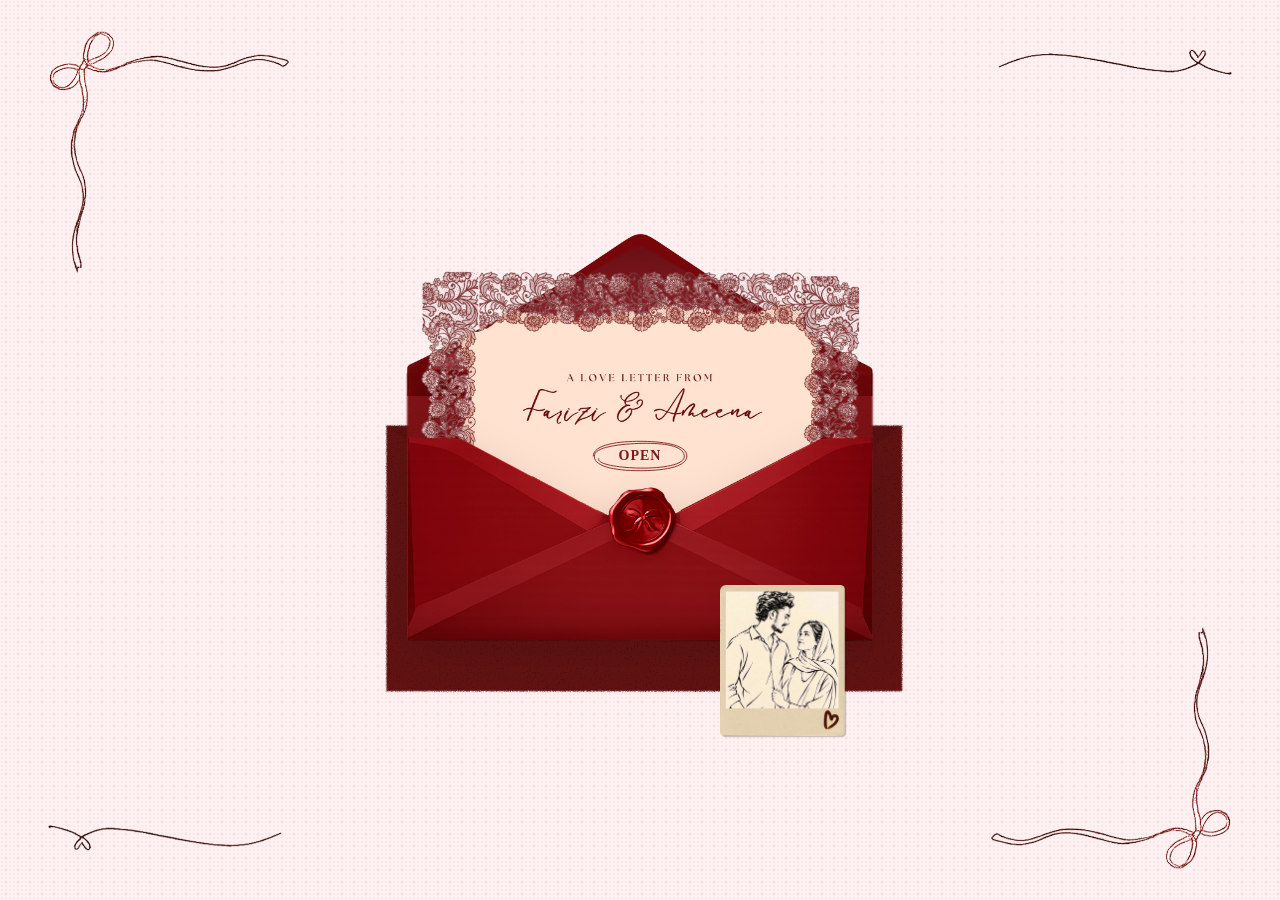
==== commit 5a129aca: "Updated" ====
--- a/index.html
+++ b/index.html
@@ -1,499 +1,88 @@
 <!DOCTYPE html>
 <html lang="en">
+<head>
+    <meta charset="UTF-8">
+    <meta name="viewport" content="width=device-width, initial-scale=1.0">
+    <meta name="description" content="Join Salman and Ameena as they celebrate their wedding on October 11, 2026.">
+    <title>Salman & Ameena | Wedding Invitation</title>
+    <meta property="og:title" content="Salman & Ameena | Wedding Invitation">
+    <meta property="og:description" content="Join Salman and Ameena as they celebrate their wedding on October 11, 2026.">
+    <meta property="og:url" content="https://farizii-ameena.rf.gd/">
+    <meta property="og:image" content="https://farizii-ameena.rf.gd/images/preview.jpeg">
+    <meta property="og:image:secure_url" content="https://farizii-ameena.rf.gd/images/preview.jpeg">
+    <meta property="og:image:type" content="image/jpeg">
+    <meta property="og:image:width" content="1200">
+    <meta property="og:image:height" content="630">
+    <meta property="og:image:alt" content="Salman and Ameena">
+    <meta property="og:type" content="website">
+    <meta name="twitter:card" content="summary_large_image">
+    <meta name="twitter:title" content="Salman & Ameena | Wedding Invitation">
+    <meta name="twitter:description" content="Join Salman and Ameena as they celebrate their wedding on October 11, 2026.">
+    <meta name="twitter:image" content="https://farizii-ameena.rf.gd/images/preview.jpeg">
+    <meta name="twitter:image:alt" content="Salman and Ameena">
+    <link rel="canonical" href="https://farizii-ameena.rf.gd/">
+    <link rel="stylesheet" href="style.css">
+    <!-- p5.js Core Engine CDN -->
+    <script src="https://cdnjs.cloudflare.com/ajax/libs/p5.js/1.6.0/p5.min.js"></script>
+</head>
+<body>
 
-<head>
+    <!-- =========================================================
+         SCREEN 1: ENVELOPE ENTRANCE 
+         ========================================================= -->
+    <div id="screen-envelope" class="screen active">
+        <!-- Corner Decorations -->
+        <img src="images/bow-tl.png" class="decor-corner decor-tl" alt="Bow Top Left">
+        <img src="images/heart-tr.png" class="decor-corner decor-tr" alt="Heart Top Right">
+        <img src="images/heart-bl.png" class="decor-corner decor-bl" alt="Heart Bottom Left">
+        <img src="images/bow-br.png" class="decor-corner decor-br" alt="Bow Bottom Right">
 
-    <meta charset="UTF-8">
-
-    <meta name="viewport"
-          content="width=device-width, initial-scale=1.0">
-
-    <meta name="description"
-          content="A beautiful wedding invitation celebrating the journey of two hearts becoming one.">
-
-    <title>Bride & Groom | Wedding Invitation</title>
+        <div class="invitation-container">
+            <div class="envelope-assembly" id="envelopeAssembly">
+                <img src="images/card-bg.png" alt="Card Background" class="layer card-bg">
+                <img src="images/letter.png" alt="Invitation Letter" class="layer letter-sheet">
+                <img src="images/envelope-back.png" alt="Envelope" class="layer envelope-base">
+                <img src="images/envelope-front.png" alt="Envelope" class="layer envelope-base-1">
+                <button class="open-btn" onclick="openInvitation()">OPEN</button>
+            </div>
+            <img src="images/couple-photo.png" alt="Couples Photo" class="layer couple-polaroid" id="couplePolaroid">
+        </div>
+    </div>
 
 
-    <!-- =====================================================
-         GOOGLE FONTS
-    ====================================================== -->
+    <!-- =========================================================
+         SCREEN 2: DETAILS PAGE
+         ========================================================= -->
+    <div id="screen-details" class="screen">
+        
+        <div class="details-scroll-container">
+            
+            <!-- 1. The Locket Component (Full screen-width drop layout) -->
+            <div class="locket-stage">
+                <img src="images/locket-frame.png" alt="Locket Frame" class="falling-locket" id="fallingLocket">
+            </div>
 
-    <link rel="preconnect"
-          href="https://fonts.googleapis.com">
-
-    <link rel="preconnect"
-          href="https://fonts.gstatic.com"
-          crossorigin>
-
-    <link href="https://fonts.googleapis.com/css2?family=Allison&display=swap" rel="stylesheet">
-
-    <link href="https://fonts.googleapis.com/css2?family=Cormorant+Garamond:wght@300;400;500;600;700&family=DM+Sans:wght@300;400;500;600&family=Italianno&display=swap"
-          rel="stylesheet">
-
-
-    <!-- =====================================================
-         GSAP
-    ====================================================== -->
-
-    <script src="https://cdnjs.cloudflare.com/ajax/libs/gsap/3.12.5/gsap.min.js"></script>
-
-    <script src="https://cdnjs.cloudflare.com/ajax/libs/gsap/3.12.5/ScrollTrigger.min.js"></script>
-
-
-    <!-- =====================================================
-         CSS
-    ====================================================== -->
-
-    <link rel="stylesheet"
-          href="style.css">
-
-</head>
-
-
-<body>
-<!-- =====================================================
-         CONFETTI
-    ====================================================== -->
-
-    <canvas id="confettiCanvas"></canvas>
-
-
-    <!-- =====================================================
-         SECTION 1 — HERO / ENTRANCE
-    ====================================================== -->
-
-    <section class="hero section" id="home">
-
-        <div class="hero-content">
-            <img class="hero-background-art" src="images/bg.png" alt="Salman and Ameena" draggable="false">
-            <img class="falling-hero-art" src="images/fg.png" alt="Cherry red wedding decoration" draggable="false">
-
-            <div class="scroll-indicator">
-                <span>SCROLL TO BEGIN</span>
-                <div class="scroll-line"></div>
+            <!-- 2. The Text Elements (Scroll reveal architecture) -->
+            <div class="details-wrapper">
+                
+                <!-- 🌟 Added id="weddingNamesBlock" here so JavaScript can hold its reveal until the bounce ends -->
+                <section class="wedding-names scroll-reveal" id="weddingNamesBlock">
+                    <h1 class="couple-title">Farizi & Ameena</h1>
+                </section>
+                
+                <!-- Future content containers can be placed safely right below this point -->
+                <section class="wedding-header scroll-reveal">
+                    <h2>Save The Date</h2>
+                    <p>Together with their families, they invite you to celebrate...</p>
+                </section>
+                
             </div>
+            
         </div>
 
-    </section>
+    </div>
 
-    <!-- =====================================================
-         SECTION 2 — OUR SOUNDTRACK
-    ====================================================== -->
-
-    <section class="music-section section" id="music" aria-label="Our soundtrack">
-
-        <div class="container center-content">
-
-            <span class="eyebrow reveal">OUR SOUNDTRACK</span>
-
-            <h2 class="section-title reveal">Let's begin with our song</h2>
-            <div class="tilda-music-player reveal">
-                <div class="tilda-music-image" id="tildaMusicImage">
-                    <img
-                        src="https://static.tildacdn.com/tild6138-3634-4838-a663-663263336664/photo.png"
-                        alt="Wedding music">
-                </div>
-
-                <button
-                    class="tilda-music-button"
-                    id="tildaMusicButton"
-                    type="button"
-                    aria-label="Play wedding song"
-                    aria-pressed="false">
-                    <img
-                        src="https://static.tildacdn.com/tild3435-6465-4661-b239-323231613465/Group_48677.svg"
-                        alt="Play">
-                </button>
-
-                <audio id="weddingSong" preload="metadata">
-                    <source src="audio/wedding-song.mp3" type="audio/mpeg">
-                </audio>
-            </div>
-
-            <span class="music-status" id="musicStatus">TAP TO PLAY</span>
-
-        </div>
-
-    </section>
-
-    <!-- =====================================================
-         SECTION 3 — NOTE TO GUESTS
-    ====================================================== -->
-
-    <section class="note-section section" id="note">
-
-        <div class="container note-grid">
-
-            <div class="note-content reveal-left">
-
-                <span class="small-script">
-                    A little note
-                </span>
-
-                <h2 class="section-title note-title">
-                    For the people who make our story complete.
-                </h2>
-
-                <p class="big-note">
-                    Your love, prayers, and presence mean more to us than words can say.
-                </p>
-
-                <p class="note-description">
-                    We cannot wait to celebrate this beautiful beginning with you.
-                </p>
-
-                <div class="countdown-card reveal" aria-label="Countdown to the wedding">
-                    <span class="countdown-label">COUNTING DOWN...</span>
-                    <div class="countdown" id="countdown">
-                        <div class="countdown-unit"><strong id="days">00</strong><span>Days</span></div>
-                        <i>:</i>
-                        <div class="countdown-unit"><strong id="hours">00</strong><span>Hours</span></div>
-                        <i>:</i>
-                        <div class="countdown-unit"><strong id="minutes">00</strong><span>Minutes</span></div>
-                        <i>:</i>
-                        <div class="countdown-unit"><strong id="seconds">00</strong><span>Seconds</span></div>
-                    </div>
-                    <span class="countdown-date">11 October 2026</span>
-                </div>
-
-            </div>
-            <img src="images/couple-wedding-sketch.png"
-                         alt="Red line-art wedding illustration of the couple and their cats">
-
-            
-
-        </div>
-
-    </section>
-
-
-
-    <!-- =====================================================
-         SECTION 3 — WHERE IT ALL BEGAN
-    ====================================================== -->
-
-    <section class="chapter-section section">
-
-        <div class="container chapter-grid">
-
-
-            <div class="chapter-content reveal-left">
-
-
-
-                <h2 class="section-title">
-                    Where it all begun
-                </h2>
-
-
-                <div class="chapter-line"></div>
-
-
-                <p>
-                    We walked the same campus, never knowing we were walking toward each other. In the corridors of MSM Somewhere between canteen breaks and evening laughs, two strangers became friends, and friends became forever.
-                </p>
-
-            </div>
-
-
-
-            <div class="college-frame-wrap reveal-right">
-                <img class="college-frame-art" src="images/card-card.png" alt="Decorative photo frame" draggable="false">
-                <div class="college-slideshow">
-
-                <div class="slide active">
-
-                    <img src="images/college-1.png"
-                         alt="College memory 1">
-
-                </div>
-
-
-                <div class="slide">
-
-                    <img src="images/college-2.png"
-                         alt="College memory 2">
-
-                </div>
-
-
-                <div class="slide">
-
-                    <img src="images/college-3.png"
-                         alt="College memory 3">
-
-                </div>
-
-
-                <div class="slide slide-video">
-
-                    <video src="videos/college-4.mp4"
-                           muted
-                           loop
-                           playsinline
-                           preload="metadata"
-                           aria-label="College memory 4"></video>
-
-                </div>
-
-                
-
-                </div>
-            </div>
-
-        </div>
-
-    </section>
-
-    <!-- =====================================================
-         SECTION 5 — FORMAL INVITATION
-    ====================================================== -->
-
-    <section class="invitation-section section" id="invitation">
-
-        <div class="container center-content">
-
-            <span class="eyebrow reveal">
-                Tap the arrow
-            </span>
-
-            <div class="invitation-art-area reveal" id="invitationArtArea">
-
-                <button
-                    class="invitation-arrow"
-                    id="invitationArrow"
-                    type="button"
-                    aria-label="Reveal the invitation letter"
-                    aria-expanded="false">
-                    <span aria-hidden="true">→</span>
-                </button>
-
-                <div class="invitation-stage" id="invitationStage">
-
-                    <!-- The letter stays behind the envelope. -->
-                    <img
-                        class="invitation-letter-art"
-                        src="images/invitation-letter.png"
-                        alt="Wedding invitation letter"
-                        draggable="false">
-
-                    <!-- The envelope stays in front until the arrow is clicked. -->
-                    <img
-                        class="invitation-envelope-art"
-                        id="invitationEnvelopeArt"
-                        src="images/invitation-envelope.png"
-                        alt="Wedding envelope"
-                        draggable="false">
-
-                </div>
-
-            </div>
-
-            
-
-        </div>
-
-    </section>
-
-
-    <!-- =====================================================
-         SECTION 6 — THE MOMENT
-    ====================================================== -->
-
-
-    <!-- =====================================================
-         SECTION 7 — GOD'S PLAN
-    ====================================================== -->
-
-    <section class="quote-section section">
-
-        <div class="quote-container reveal">
-            <p class="simple-quote">
-                "How could i not love eyes that see
-me in all of my forms as beautiful  ? "
-            </p>
-        </div>
-
-    </section>
-
-
-
-    <!-- =====================================================
-         SECTION 8 — THE WEDDING
-    ====================================================== -->
-
-    <section class="events-section section" id="wedding-day">
-
-        <div class="container wedding-day-layout">
-
-            <div class="wedding-calendar reveal">
-                <img src="images/calender.png" alt="Clear your plans — October 11, 2026" draggable="false">
-            </div>
-
-            <div class="official-invite-art reveal">
-                <img src="images/official-invite.png" alt="Official wedding invitation" draggable="false">
-            </div>
-
-            <div class="mandapam-block reveal">
-                <img src="images/mandapam.png" alt="Wedding mandapam illustration" draggable="false">
-                <p class="venue-name">Oryx Convention Centre , Oachira</p>
-            </div>
-
-            <div class="map-heading reveal">
-                <span class="small-script">Find your way to us</span>
-                <h3>We can't wait to see you there</h3>
-            </div>
-
-            <div class="map-wrapper reveal">
-                <iframe
-                    src="https://www.google.com/maps?q=9.11982,76.50814&z=16&output=embed"
-                    loading="lazy"
-                    allowfullscreen
-                    referrerpolicy="no-referrer-when-downgrade">
-                </iframe>
-            </div>
-
-            <a class="map-link" href="https://maps.app.goo.gl/kZtKuhRqbF6Uc7HD6" target="_blank" rel="noopener">Open this location in Google Maps ↗</a>
-
-            <div class="date-locket reveal">
-                <img src="images/datelocket.png" alt="Wedding date locket" draggable="false">
-            </div>
-
-        </div>
-
-    </section>
-
-    <!-- =====================================================
-         SECTION 9 — A NOTE OF GRATITUDE
-    ====================================================== -->
-
-    <section class="memory-section section">
-
-        <div class="container">
-
-            <div class="memory-card reveal">
-                <span class="small-script">
-                    A little something to remember
-                </span>
-
-                <h2 class="section-title">
-                    Thank you for being part of our journey
-                </h2>
-
-                <div class="memory-line"></div>
-
-                <p>
-                    As we look back at all the little moments that brought us here,
-                    we feel incredibly grateful for the people who walked beside us.
-                    Your presence, your love, and your memories with us have made this
-                    journey even more beautiful.
-                </p>
-
-                <p>
-                    When you look back on our wedding, we hope you remember not just
-                    the day, but the laughter, the warmth, and the feeling of being
-                    together. Thank you for sharing this moment with us.
-                </p>
-
-                <span class="memory-signoff">
-                    With all our love, always.
-                </span>
-
-                <div class="memory-video reveal">
-                    <span class="memory-video-label">
-                        One more little memory
-                    </span>
-                    <video
-                        class="wedding-video"
-                        controls
-                        playsinline
-                        preload="metadata"
-                        poster="images/vid-poster.png">
-                        <source
-                            src="videos/engage.mp4"
-                            type="video/mp4">
-                    </video>
-                </div>
-            </div>
-
-        </div>
-
-    </section>
-
-
-    <!-- =====================================================
-         SECTION 10 — LITTLE DANCE OF MEMORIES
-    ====================================================== -->
-
-    <section class="dance-section section" aria-label="A little dance of memories">
-        <div class="container">
-            <div class="dance-stage reveal">
-                <div class="dancer dancer-c"><img src="images/C.png" alt="Memory illustration C" draggable="false"></div>
-            </div>
-        </div>
-        <div class="container">
-            <div class="dance-stage reveal">
-                <div class="dancer dancer-a"><img src="images/A.png" alt="Memory illustration A" draggable="false"></div>
-                <div class="dancer dancer-b"><img src="images/B.png" alt="Memory illustration B" draggable="false"></div>
-                <div class="dancer dancer-d"><img src="images/D.png" alt="Memory illustration D" draggable="false"></div>
-                <div class="dancer dancer-e"><img src="images/E.png" alt="Memory illustration E" draggable="false"></div>
-                <div class="dancer dancer-f"><img src="images/F.png" alt="Memory illustration F" draggable="false"></div>
-                <div class="dancer dancer-g"><img src="images/G.png" alt="Memory illustration G" draggable="false"></div>
-            </div>
-        </div>
-    </section>
-
-    <!-- =====================================================
-         SECTION 10 — FOOTER
-    ====================================================== -->
-
-    <footer class="footer-section">
-
-
-        <div class="footer-illustration reveal">
-
-            <img
-                src="images/swans.png"
-                alt="Two swans forming a heart">
-
-        </div>
-
-
-        <div class="footer-content reveal">
-
-
-            <span class="small-script">
-                Until forever ♡
-            </span>
-
-
-
-
-            <h3>
-                Salman
-                <span>&</span>
-                Ameena
-            </h3>
-
-        </div>
-
-
-        <div class="footer-bottom">
-
-            MADE WITH LOVE ♡
-
-        </div>
-
-    </footer>
-
-
-
-    <!-- =====================================================
-         JAVASCRIPT
-    ====================================================== -->
-
+    <!-- Core Logic Systems Script -->
     <script src="script.js"></script>
-
 </body>
-
 </html>
--- a/style.css
+++ b/style.css
@@ -1,3453 +1,321 @@
-/* =========================================================
-   ROOT
-========================================================= */
-
-:root {
-
-    --cream: #f7f1e8;
-    --cream-dark: #ede2d3;
-    --paper: #fbf8f2;
-
-    --brown: #4b332d;
-    --brown-light: #76534a;
-
-    --sage: #a87872;
-    --rose: #9b2432;
-    --cherry: #941f2d;
-    --cherry-soft: #c97b82;
-    --blush: #e8b9b5;
-
-    --black: #25211e;
-    --white: #ffffff;
-
-    --serif: "Cormorant Garamond", serif;
-    --sans: "DM Sans", sans-serif;
-    --script: "Italianno", cursive;
-
-}
-
-
-/* =========================================================
-   RESET
-========================================================= */
-
+/* ==========================================
+   RESET & SYSTEM GLOBAL LAYOUTS
+   ========================================== */
 * {
-
     margin: 0;
     padding: 0;
-
     box-sizing: border-box;
-
-}
-
-
-html {
-
-    scroll-behavior: smooth;
-
-}
-
+}
 
 body {
-
-    background: var(--cream);
-
-    color: var(--brown);
-
-    font-family: var(--sans);
-
+    width: 100%;
+    min-height: 100vh;
     overflow-x: hidden;
-
-}
-
-
-body.no-scroll {
-
+    overflow-y: auto; /* Allows the interface to scroll naturally for content presentation */
+    font-family: sans-serif;
+    background-color: #FFF1F1;
+    background-image: 
+        radial-gradient(rgba(0, 0, 0, 0.03) 1px, transparent 0),
+        radial-gradient(rgba(0, 0, 0, 0.02) 2px, transparent 0);
+    background-size: 4px 4px, 12px 12px;
+    display: flex;
+    justify-content: center;
+    align-items: flex-start; /* Aligns to top so scrolling down feels natural */
+}
+
+/* ==========================================
+   SCREEN STATE MANAGEMENT Scaffold
+   ========================================== */
+.screen {
+    position: absolute;
+    top: 0;
+    left: 0;
+    width: 100%;
+    min-height: 100vh;
+    display: none;
+    z-index: 2;
+}
+
+/* Screen 1 centers layout structures dynamically */
+#screen-envelope.screen.active {
+    display: flex;
+    justify-content: center;
+    align-items: center;
+    height: 100vh;
     overflow: hidden;
-
-}
-
-
-img {
-
+}
+
+/* Screen 2 shifts to block presentation to flow elements vertically down the page */
+#screen-details.screen.active {
     display: block;
-
-    width: 71%;
-    margin-left: 40px;
-
-}
-
-
-button {
-
-    font-family: inherit;
-
-}
-
-
-.section {
-
-    position: relative;
-
-    min-height: 100vh;
-
-    overflow: hidden;
-
-}
-
-
-.container {
-
-    width: min(1180px, 90%);
-
-    margin: auto;
-
-}
-
-
-.center-content {
-
-    display: flex;
-
-    flex-direction: column;
-
-    align-items: center;
-
-    justify-content: center;
-
-}
-
-
-/* =========================================================
-   TYPOGRAPHY
-========================================================= */
-
-.eyebrow {
-
-    font-size: 11px;
-
-    letter-spacing: 4px;
-
-    text-transform: uppercase;
-
-    color: var(--cherry);
-
-}
-
-
-.section-title {
-
-    font-family: var(--serif);
-
-    font-size: clamp(48px, 6vw, 90px);
-
-    font-weight: 400;
-
-    line-height: .95;
-    color: var(--cherry);
-
-}
-
-
-.section-subtitle {
-
-    font-size: 14px;
-
-    letter-spacing: 1px;
-
-    color: var(--brown-light);
-
-}
-
-
-.small-script {
-
-    font-family: var(--script);
-
-    font-size: 34px;
-    color: var(--cherry);
-
-}
-
-
-/* =========================================================
-   CONFETTI
-========================================================= */
-
-#confettiCanvas {
-
-    position: fixed;
-
-    inset: 0;
-
-    width: 100%;
-    height: 100%;
-
-    pointer-events: none;
-
-    z-index: 9999;
-
-}
-
-
-/* =========================================================
-   HERO
-========================================================= */
-
-.hero {
-
-    background:
-        radial-gradient(
-            circle at center,
-            rgba(255,255,255,.5),
-            transparent 60%
-        ),
-        var(--cream);
-
-    display: flex;
-
-    align-items: center;
-
-    justify-content: center;
-
-    text-align: center;
-
-}
-
-
-.hero-content {
-
-    position: relative;
-
-    z-index: 2;
-
-    display: flex;
-
-    align-items: center;
-
-    flex-direction: column;
-
-    padding: 100px 0;
-
-}
-
-
-.hero-title {
-
-    margin-top: 20px;
-
-    font-family: var(--serif);
-
-    font-size: clamp(70px, 11vw, 150px);
-
-    line-height: .78;
-
-    font-weight: 400;
-
-    letter-spacing: -5px;
-
-}
-
-
-.falling-hero-art {
-
-    position: absolute;
-
-    top: -8%;
-    left: 50%;
-
+}
+
+/* Background canvas architecture layer */
+canvas {
+    position: fixed; /* Locked to viewport space so it ignores layout scrolling */
+    top: 0;
+    left: 0;
     width: 100vw;
-    height: auto;
-
-    transform: translateX(-50%);
-
+    height: 100vh;
     z-index: 1;
     pointer-events: none;
-    user-select: none;
-
-    opacity: .92;
-
-}
-
-.falling-hero-art img {
-
-    width: 100%;
-    height: auto;
-    display: block;
-
-}
-
-.hero-names {
-
-    margin-top: 35px;
-
-    display: flex;
-
-    gap: 15px;
-
+    display: none;
+}
+
+/* ==========================================
+   THE DECORATIVE CORNERS (Static View Frames)
+   ========================================== */
+.decor-corner {
+    position: fixed; /* Pin to corners of the window even during active scrolling */
+    pointer-events: none;
+    z-index: 10;
+    object-fit: contain;
+}
+
+.decor-tl { top: 20px; left: 20px; width: 30%; max-width: 300px; }
+.decor-tr { top: 28px; right: 20px; width: 30%; max-width: 300px; }
+.decor-bl { bottom: 28px; left: 20px; width: 30%; max-width: 300px; }
+.decor-br { bottom: 20px; right: 20px; width: 30%; max-width: 300px; }
+
+/* ==========================================
+   SCREEN 1: LAYERED ENVELOPE CONFIGURATIONS
+   ========================================== */
+.invitation-container {
+    position: relative;
+    width: 90%;
+    max-width: 470px;
+    aspect-ratio: 3 / 4;
+    display: flex;
+    justify-content: center;
     align-items: center;
-
-    font-family: var(--serif);
-
-    font-size: 40px;
-    color: var(--cherry);
-
-}
-
-
-.hero-names i {
-
-    font-family: var(--script);
-
-    font-size: 45px;
-
-    font-style: normal;
-
-}
-
-
-.hero-date {
-
-    margin-top: 12px;
-
-    font-size: 12px;
-
-    letter-spacing: 4px;
-
-    text-transform: uppercase;
-
-}
-
-
-.scroll-indicator {
-
-    margin-top: 999px;
-
-    display: flex;
-
-    flex-direction: column;
-
-    align-items: center;
-
-    gap: 12px;
-
-    font-size: 9px;
-
-    letter-spacing: 3px;
-
-}
-
-
-.scroll-line {
-
-    width: 1px;
-
-    height: 50px;
-
-    background: var(--brown);
-
-}
-
-
-/* =========================================================
-   MUSIC
-========================================================= */
-
-.music-section {
-
-    background: var(--paper);
-
-    display: flex;
-
-    align-items: center;
-
-}
-
-
-.music-section .section-title {
-
-    margin-top: 20px;
-
-    text-align: center;
-
-}
-
-
-.music-section .section-subtitle {
-
-    margin-top: 20px;
-
-}
-
-
-/* =========================================================
-   TILDA MUSIC PLAYER
-========================================================= */
-
-.tilda-music-player {
-
+}
+
+.envelope-assembly {
     position: relative;
-
-    width: 329px;
-
-    height: 329px;
-
-    margin-top: 65px;
-
-    display: flex;
-
-    align-items: center;
-
-    justify-content: center;
-
-}
-
-
-.tilda-music-image {
-
+    width: 100%;
+    height: 100%;
+}
+
+.layer {
     position: absolute;
-
-    width: 329px;
-
-    height: 329px;
-
-    left: 0;
-
-    top: 0;
-
-    display: flex;
-
-    align-items: center;
-
-    justify-content: center;
-
-}
-
-
-.tilda-music-image img {
-
-    width: 100%;
-
-    height: 100%;
-
-    object-fit: contain;
-
-    display: block;
-
-    user-select: none;
-
-    pointer-events: none;
-
-}
-
-
-.tilda-music-button {
-
-    position: absolute;
-
-    left: 50%;
-
-    top: 50%;
-
-    transform: translate(-50%, -50%);
-
-    width: 125px;
-
-    height: 125px;
-
-    padding: 0;
-
-    border: none;
-
-    background: transparent;
-
-    cursor: pointer;
-
-    z-index: 5;
-
-    display: flex;
-
-    align-items: center;
-
-    justify-content: center;
-
-    transition:
-        transform .35s ease,
-        opacity .35s ease;
-
-}
-
-
-.tilda-music-button img {
-
-    width: 100%;
-
-    height: 100%;
-
-    object-fit: contain;
-
-    display: block;
-
-    pointer-events: none;
-
-}
-
-
-.tilda-music-button:hover {
-
-    transform:
-        translate(-50%, -50%)
-        scale(1.08);
-
-}
-
-
-.tilda-music-button:active {
-
-    transform:
-        translate(-50%, -50%)
-        scale(.94);
-
-}
-
-
-.tilda-music-image.playing {
-
-    animation:
-        tildaMusicRotation 17s linear infinite;
-
-}
-
-
-@keyframes tildaMusicRotation {
-
-    from {
-
-        transform: rotate(0deg);
-
-    }
-
-    to {
-
-        transform: rotate(360deg);
-
-    }
-
-}
-
-
-.music-status {
-
-    margin-top: 25px;
-
-    font-size: 10px;
-
-    letter-spacing: 3px;
-
-    text-transform: uppercase;
-
-    color: var(--brown-light);
-
-}
-
-
-/* =========================================================
-   NOTE
-========================================================= */
-
-.note-section {
-
-    background: var(--cream-dark);
-
-    display: flex;
-
-    align-items: center;
-
-}
-
-
-.note-grid {
-
-    display: grid;
-
-    grid-template-columns: 1fr 1fr;
-
-    align-items: center;
-
-    gap: 100px;
-
-}
-
-
-.note-image {
-
-    width: 80%;
-
-}
-
-
-.note-image img {
-
-    aspect-ratio: 4 / 5;
-
-    object-fit: cover;
-
-    filter: sepia(.15);
-
-    box-shadow:
-        25px 25px 0 var(--cherry);
-
-}
-
-
-.big-note {
-
-    margin-top: 25px;
-
-    max-width: 550px;
-
-    font-family: var(--serif);
-
-    font-size: clamp(45px, 5vw, 75px);
-
-    line-height: .95;
-
-}
-
-
-.note-description {
-
-    margin-top: 35px;
-
-    font-size: 14px;
-
-    letter-spacing: 1px;
-
-}
-
-
-/* =========================================================
-   CHAPTER
-========================================================= */
-
-.chapter-section {
-
-    padding: 130px 0;
-
-    background: var(--paper);
-
-}
-
-
-.chapter-grid {
-
-    display: grid;
-
-    grid-template-columns: .85fr 1.15fr;
-
-    align-items: center;
-
-    gap: 100px;
-
-}
-
-
-.chapter-number {
-
-    font-size: 11px;
-
-    letter-spacing: 4px;
-
-}
-
-
-.chapter-content .section-title {
-
-    margin-top: 25px;
-
-}
-
-
-.chapter-content em {
-
-    display: block;
-
-    font-family: var(--script);
-
-    font-size: 1.1em;
-
-    font-weight: 400;
-
-}
-
-
-.chapter-line {
-
-    width: 70px;
-
-    height: 1px;
-
-    background: var(--brown);
-
-    margin: 35px 0;
-
-}
-
-
-.chapter-content p {
-
-    max-width: 500px;
-
-    margin-bottom: 20px;
-
-    font-size: 15px;
-
-    line-height: 1.9;
-
-    color: var(--brown-light);
-
-}
-
-
-.college-slideshow {
-
-    position: relative;
-
-    height: 600px;
-
-    overflow: hidden;
-
-    background: #e6e6e600;
-
-}
-
-
-.slide {
-
-    position: absolute;
-
-    inset: 0;
-
-    opacity: 0;
-
-    transition: opacity 1s cubic-bezier(0.20, 0.05, 0.25, 0.40);
-
-}
-
-
-.slide.active {
-
-    opacity: 1;
-
-}
-
-
-.slide img {
-
-    height: 100%;
-
-    object-fit: cover;
-
-}
-
-
-.slide-counter {
-
-    position: absolute;
-
-    bottom: 25px;
-
-    right: 25px;
-
-    padding: 10px 15px;
-
-    background: rgba(255,255,255,.85);
-
-    font-size: 11px;
-
-    letter-spacing: 2px;
-
-}
-
-
-/* =========================================================
-   YES
-========================================================= */
-
-.yes-section {
-
-    min-height: 90vh;
-
-    display: flex;
-
-    align-items: center;
-
-    justify-content: center;
-
-    text-align: center;
-
-    background:
-        linear-gradient(
-            rgba(55,43,35,.4),
-            rgba(55,43,35,.4)
-        ),
-        url("images/yes-background.jpg")
-        center / cover fixed;
-
-}
-
-
-.yes-content {
-
-    color: white;
-
-    max-width: 850px;
-
-}
-
-
-.yes-content .small-script {
-
-    color: rgba(255,255,255,.8);
-
-}
-
-
-.yes-content h2 {
-
-    font-family: var(--serif);
-
-    font-size: clamp(130px, 20vw, 280px);
-
-    font-weight: 300;
-
-    line-height: .8;
-
-    margin: 35px 0;
-
-}
-
-
-.yes-divider {
-
-    width: 80px;
-
-    height: 1px;
-
-    background: white;
-
-    margin: auto;
-
-}
-
-
-.yes-content p {
-
-    max-width: 650px;
-
-    margin: 25px auto 0;
-
-    font-size: 15px;
-
-    line-height: 1.8;
-
-}
-
-
-/* =========================================================
-   FORMAL INVITATION
-========================================================= */
-
-.invitation-section {
-
-    background: var(--cream);
-
-    padding: 120px 0 130px;
-
-}
-
-.invitation-section .section-title {
-
-    margin-top: 20px;
-
-}
-
-.invitation-art-area {
-
-    position: relative;
-
-    width: min(1240px, 96vw);
-
-    height: clamp(430px, 49vw, 690px);
-
-    margin-top: 55px;
-
-    display: flex;
-
-    align-items: center;
-
-    justify-content: center;
-
-    overflow: visible;
-
-}
-
-.invitation-stage {
-
-    position: relative;
-
-    width: min(1120px, 92vw);
-
-    aspect-ratio: 1516 / 907;
-
-    isolation: isolate;
-
-}
-
-.invitation-letter-art,
-.invitation-envelope-art {
-
-    position: absolute;
-
-    inset: 0;
-
-    width: 100%;
-
-    height: 100%;
-
-    object-fit: contain;
-
-    user-select: none;
-\    -webkit-user-drag: none;
-
-    will-change: transform;
-
-}
-
-/* The letter is physically behind the envelope.
-   It is therefore completely hidden in the closed state. */
-.invitation-letter-art {
-
-    z-index: 1;
-
-    transform: translateX(8%);
-
-    transition: transform 1.35s cubic-bezier(.77, 0, .18, 1);
-
-}
-
-.invitation-envelope-art {
-
-    z-index: 2;
-
-    transform: translateX(0);
-
-    transition: transform 3s cubic-bezier(.77, 0, .18, 1);
-
-}
-
-/* When opened, the envelope glides left while the letter
-   glides right from behind it. */
-.invitation-art-area.open .invitation-envelope-art {
-
-    transform: translateX(-75%);
-
-}
-
-.invitation-art-area.open .invitation-letter-art {
-
-    transform: translateX(2%);
-
-}
-
-.invitation-arrow {
-
-    position: absolute;
-
-    left: max(0px, calc(50% - min(560px, 46vw) - 68px));
-
-    top: 50%;
-
-    transform: translateY(-50%);
-
-    width: 58px;
-
-    height: 58px;
-
-    border: 1px solid rgba(75, 56, 45, .35);
-
-    border-radius: 50%;
-
-    background: rgba(251, 248, 242, .82);
-
-    color: var(--brown);
-
-    display: flex;
-
-    align-items: center;
-
-    justify-content: center;
-
-    cursor: pointer;
-
-    z-index: 10;
-
-    backdrop-filter: blur(6px);
-
-    -webkit-backdrop-filter: blur(6px);
-
-    box-shadow: 0 12px 30px rgba(50, 30, 20, .12);
-
-    transition: transform .35s ease, background .35s ease, box-shadow .35s ease;
-
-}
-
-.invitation-arrow span {
-
-    display: block;
-
-    font-family: var(--serif);
-
-    font-size: 30px;
-
-    line-height: 1;
-
-    transition: transform .45s ease;
-
-}
-
-.invitation-arrow:hover {
-
-    transform: translateY(-50%) scale(1.08);
-
-    background: rgba(255, 255, 255, .96);
-
-    box-shadow: 0 16px 35px rgba(50, 30, 20, .18);
-
-}
-
-.invitation-arrow:active {
-
-    transform: translateY(-50%) scale(.94);
-
-}
-
-.invitation-art-area.open .invitation-arrow span {
-
-    transform: rotate(180deg);
-
-}
-
-.envelope-hint {
-
-    font-size: 10px;
-
-    letter-spacing: 3px;
-
-    text-transform: uppercase;
-
-    margin-top: 5px;
-
-    color: var(--brown-light);
-
-}
-
-
-/* =========================================================
-   VIDEO
-========================================================= */
-
-.video-section {
-
-    padding: 140px 0;
-
-    background: var(--paper);
-
-}
-
-
-.video-heading {
-
-    text-align: center;
-
-}
-
-
-.video-heading .section-title {
-
-    margin-top: 20px;
-
-}
-
-
-.portrait-video {
-
-    width: min(450px, 90vw);
-
-    margin: 70px auto 0;
-
-}
-
-
-.wedding-video {
-
-    width: 100%;
-
-    display: block;
-
-    border-radius: 3px;
-
-    background: black;
-
-    box-shadow:
-        0 30px 70px rgba(50,30,20,.18);
-
-}
-
-
-/* =========================================================
-   QUOTE
-========================================================= */
-
-.quote-section {
-
-    min-height: 80vh;
-
-    display: flex;
-
-    align-items: center;
-
-    justify-content: center;
-
-    background: var(--brown);
-
-    color: var(--cream);
-
-    text-align: center;
-
-}
-
-
-.quote-container {
-
-    max-width: 1050px;
-
-}
-
-
-.quote-mark {
-
-    font-family: var(--serif);
-
-    font-size: 100px;
-
-    line-height: .5;
-
-    opacity: .4;
-
-}
-
-
-.quote-container h2 {
-
-    font-family: var(--serif);
-
-    font-size: clamp(40px, 6vw, 78px);
-
-    font-weight: 300;
-
-    line-height: 1.05;
-
-    margin-top: 30px;
-
-}
-
-
-.quote-line {
-
-    width: 80px;
-
-    height: 1px;
-
-    background: var(--cream);
-
-    opacity: .5;
-
-    margin: 50px auto 0;
-
-}
-
-
-/* =========================================================
-   EVENTS
-========================================================= */
-
-.events-section {
-
-    padding: 140px 0;
-
-    background: var(--cream);
-
-}
-
-
-.events-heading {
-
-    text-align: center;
-
-    margin-bottom: 80px;
-
-}
-
-
-.events-heading .section-title {
-
-    margin-top: 20px;
-
-}
-
-
-.events-list {
-
-    border-top:
-        1px solid rgba(75,56,45,.2);
-
-}
-
-
-.event-card {
-
-    display: grid;
-
-    grid-template-columns: 80px 1fr 250px;
-
-    gap: 30px;
-
-    padding: 45px 0;
-
-    border-bottom:
-        1px solid rgba(75,56,45,.2);
-
-    align-items: center;
-
-    transition:
-        background .3s ease,
-        padding .3s ease;
-
-}
-
-
-.event-number {
-
-    font-family: var(--serif);
-
-    font-size: 28px;
-
-}
-
-
-.event-label {
-
-    font-size: 9px;
-
-    letter-spacing: 3px;
-    color: var(--cherry);
-
-}
-
-
-.event-info h3 {
-
-    font-family: var(--serif);
-
-    font-size: 45px;
-
-    font-weight: 400;
-
-    margin: 5px 0;
-
-}
-
-
-.event-info p {
-
-    font-size: 13px;
-
-    color: var(--brown-light);
-
-    max-width: 600px;
-
-    line-height: 1.6;
-
-}
-
-
-.event-details {
-
-    display: flex;
-
-    flex-direction: column;
-
-    gap: 6px;
-
-    font-size: 12px;
-
-    text-align: right;
-
-}
-
-
-.event-details strong {
-
-    font-family: var(--serif);
-
-    font-size: 20px;
-
-    font-weight: 500;
-
-}
-
-
-.wedding-event {
-
-    background: linear-gradient(90deg, rgba(148,31,45,.08), rgba(232,185,181,.12));
-
-    padding-left: 20px;
-
-    padding-right: 20px;
-
-}
-
-
-.wedding-intro {
-
-    max-width: 680px;
-    margin: 28px auto 0;
-    font-size: 14px;
-    line-height: 1.9;
-    color: var(--brown-light);
-
-}
-
-.map-heading {
-
-    text-align: center;
-    margin: 85px auto 25px;
-
-}
-
-.map-heading .small-script {
-    color: var(--cherry);
-}
-
-.map-heading h3 {
-
-    margin-top: 8px;
-    font-family: var(--serif);
-    font-size: clamp(28px, 4vw, 46px);
-    font-weight: 400;
-    color: var(--cherry);
-
-}
-
-.map-wrapper {
-
-    margin-top: 0;
-    height: 450px;
-    padding: 10px;
-    border: 1px solid rgba(148,31,45,.25);
-    background: rgba(255,255,255,.48);
-    box-shadow: 0 25px 60px rgba(75,51,45,.13);
-    border-radius: 4px;
-    overflow: hidden;
-
-}
-
-.map-wrapper iframe {
-
-    width: 100%;
-    height: 100%;
-    border: 0;
-    filter: sepia(10%) saturate(75%) contrast(95%);
-
-}
-
-
-/* =========================================================
-   RECEPTION
-========================================================= */
-
-.reception-section {
-
-    padding: 140px 0;
-
-    background: var(--paper);
-
-}
-
-
-.reception-grid {
-
-    display: grid;
-
-    grid-template-columns: 1fr .8fr;
-
-    align-items: center;
-
-    gap: 100px;
-
-}
-
-
-.reception-content .section-title {
-
-    margin-top: 20px;
-
-}
-
-
-.reception-body {
-
-    margin-top: 30px;
-
-    max-width: 600px;
-
-    font-size: 13px;
-
-    line-height: 1.9;
-
-    letter-spacing: 1px;
-
-}
-
-
-.schedule {
-
-    margin-top: 40px;
-
-    border-top:
-        1px solid rgba(75,56,45,.2);
-
-}
-
-
-.schedule div {
-
-    display: flex;
-
-    justify-content: space-between;
-
-    padding: 15px 0;
-
-    border-bottom:
-        1px solid rgba(75,56,45,.2);
-
-    font-size: 12px;
-
-}
-
-
-.schedule strong {
-
-    font-family: var(--serif);
-
-    font-size: 18px;
-
-    font-weight: 500;
-
-}
-
-
-.adult-note {
-
-    margin-top: 30px;
-
-    font-size: 11px;
-
-    color: var(--brown-light);
-
-}
-
-
-.save-date-video {
-
-    width: 100%;
-
-}
-
-
-/* =========================================================
-   DRESS CODE
-========================================================= */
-
-.dress-section {
-
-    padding: 140px 0;
-
-    background: var(--cream-dark);
-
-}
-
-
-.dress-heading {
-
-    text-align: center;
-
-}
-
-
-.dress-heading .section-title {
-
-    margin-top: 20px;
-
-}
-
-
-.dress-grid {
-
-    display: grid;
-
-    grid-template-columns: 1fr 1fr;
-
-    gap: 30px;
-
-    margin-top: 80px;
-
-}
-
-
-.dress-card {
-
-    background: var(--paper);
-
-    padding: 60px;
-
-    min-height: 320px;
-
-}
-
-
-.dress-icon {
-
-    font-family: var(--serif);
-
-    font-size: 40px;
-
-}
-
-
-.dress-card h3 {
-
-    font-family: var(--serif);
-
-    font-size: 45px;
-
-    font-weight: 400;
-
-    margin: 20px 0;
-
-}
-
-
-.dress-card p {
-
-    max-width: 450px;
-
-    font-size: 14px;
-
-    line-height: 1.9;
-
-    color: var(--brown-light);
-
-}
-
-
-.palette-area {
-
-    text-align: center;
-
-    margin-top: 90px;
-
-}
-
-
-.palette-area h3 {
-
-    font-family: var(--serif);
-
-    font-size: 40px;
-
-    font-weight: 400;
-
-}
-
-
-.palette-area p {
-
-    max-width: 600px;
-
-    margin: 15px auto 40px;
-
-    font-size: 13px;
-
-    line-height: 1.7;
-
-}
-
-
-.color-palette {
-
-    display: flex;
-
-    justify-content: center;
-
-    gap: 15px;
-
-}
-
-
-.color-swatch {
-
-    width: 110px;
-
-    height: 110px;
-
-    display: flex;
-
-    align-items: flex-end;
-
-    justify-content: center;
-
-    padding-bottom: 12px;
-
-    font-size: 9px;
-
-    letter-spacing: 1px;
-
-}
-
-
-.swatch-1 {
-
-    background: #d7aaa3;
-
-}
-
-
-.swatch-2 {
-
-    background: #e6b99d;
-
-}
-
-
-.swatch-3 {
-
-    background: #9da893;
-
-}
-
-
-.swatch-4 {
-
-    background: #9daab7;
-
-}
-
-
-/* =========================================================
-   MEMORY / GRATITUDE
-========================================================= */
-
-.memory-section {
-
-    padding: 150px 0;
-    background:
-        radial-gradient(circle at 50% 0%, rgba(232,185,181,.28), transparent 45%),
-        var(--cream-dark);
-    display: flex;
-    align-items: center;
-    justify-content: center;
-    text-align: center;
-
-}
-
-.memory-card {
-
-    width: min(850px, 90%);
-    padding: 80px 70px;
-    border: 1px solid rgba(148,31,45,.22);
-    background: rgba(251,248,242,.76);
-    box-shadow: 0 30px 70px rgba(75,51,45,.12);
-    position: relative;
-
-}
-
-.memory-card::before,
-.memory-card::after {
-
-    content: "";
-    position: absolute;
-    width: 70px;
-    height: 1px;
-    background: var(--cherry);
-    top: 30px;
-
-}
-
-.memory-card::before { left: 30px; }
-.memory-card::after { right: 30px; }
-
-.memory-card .small-script {
-    color: var(--cherry);
-}
-
-.memory-card .section-title {
-    margin-top: 20px;
-    line-height: 1.02;
-}
-
-.memory-line {
-    width: 70px;
-    height: 1px;
-    background: var(--cherry);
-    margin: 35px auto;
-    opacity: .65;
-}
-
-.memory-card p {
-    max-width: 680px;
-    margin: 0 auto 22px;
-    font-size: 14px;
-    line-height: 1.9;
-    color: var(--brown-light);
-}
-
- .memory-signoff {
-    display: block;
-    margin-top: 35px;
-    font-family: var(--script);
-    font-size: 34px;
-    color: var(--cherry);
-}
-
-.memory-video {
-    width: min(620px, 100%);
-    margin: 60px auto 0;
-}
-
-.memory-video-label {
-    display: block;
-    margin-bottom: 15px;
-    font-size: 9px;
-    letter-spacing: 3px;
-    text-transform: uppercase;
-    color: var(--cherry);
-}
-
-/* =========================================================
-   FOOTER
-========================================================= */
-
-.footer-section {
-
-    min-height: 100vh;
-
-    background: var(--brown);
-
-    color: var(--cream);
-
-    text-align: center;
-
-    display: flex;
-
-    flex-direction: column;
-
-    align-items: center;
-
-    justify-content: space-between;
-
-    padding-top: 100px;
-
-}
-
-
-.footer-illustration {
-
-    width: min(650px, 90%);
-
-    height: 400px;
-
-    display: flex;
-
-    align-items: flex-end;
-
-    justify-content: center;
-
-}
-
-
-.footer-illustration img {
-
-    width: 100%;
-
-    height: 100%;
-
-    object-fit: contain;
-
-}
-
-
-.footer-content .small-script {
-
-    opacity: .7;
-
-}
-
-
-.footer-content h2 {
-
-    font-family: var(--serif);
-
-    font-size: 35px;
-
-    font-weight: 300;
-
-    margin-top: 20px;
-
-}
-
-
-.footer-content h3 {
-
-    font-family: var(--serif);
-
-    font-size: 65px;
-
-    font-weight: 400;
-
-    line-height: 1;
-
-}
-
-
-.footer-content h3 span {
-
-    font-family: var(--script);
-
-    font-size: 50px;
-
-    margin: 0 0px;
-
-}
-
-
-.footer-content p {
-
-    margin-top: 20px;
-
-    font-size: 11px;
-
-    letter-spacing: 4px;
-
-}
-
-
-.footer-bottom {
-
-    width: 100%;
-
-    padding: 25px;
-
-    border-top:
-        1px solid rgba(255,255,255,.1);
-
-    font-size: 9px;
-
-    letter-spacing: 4px;
-
-    opacity: .6;
-
-}
-
-
-/* =========================================================
-   SCROLL REVEAL INITIAL STATE
-========================================================= */
-
-.reveal,
-.reveal-left,
-.reveal-right {
-
-    opacity: 0;
-
-}
-
-
-.reveal-left {
-
-    transform: translateX(-60px);
-
-}
-
-
-.reveal-right {
-
-    transform: translateX(60px);
-
-}
-
-
-/* =========================================================
-   RESPONSIVE — TABLET
-========================================================= */
-
-@media (max-width: 900px) {
-
-
-    .note-grid,
-    .chapter-grid,
-    .reception-grid {
-
-        grid-template-columns: 1fr;
-
-        gap: 70px;
-
-    }
-
-
-    .note-image {
-
-        width: 75%;
-
-        margin: auto;
-
-    }
-
-
-    .chapter-grid {
-
-        gap: 60px;
-
-    }
-
-
-    .college-slideshow {
-
-        height: 500px;
-
-    }
-
-
-    .reception-grid {
-
-        gap: 60px;
-
-    }
-
-
-    .dress-grid {
-
-        grid-template-columns: 1fr;
-
-    }
-
-
-    .event-card {
-
-        grid-template-columns: 50px 1fr;
-
-    }
-
-
-    .event-details {
-
-        grid-column: 2;
-
-        text-align: left;
-
-        flex-direction: row;
-
-        flex-wrap: wrap;
-
-        gap: 15px;
-
-    }
-
-}
-
-
-/* =========================================================
-   RESPONSIVE — MOBILE
-========================================================= */
-
-@media (max-width: 600px) {
-
-
-    .section {
-
-        min-height: auto;
-
-    }
-
-
-    .container {
-
-        width: 88%;
-
-    }
-
-
-    .hero-content {
-
-        padding: 100px 0 70px;
-
-        min-height: 760px;
-        justify-content: center;
-
-    }
-
-    .falling-hero-art {
-        top: -2%;
-        width: 100vw;
-    }
-
-
-    .hero-title {
-
-        font-size: 72px;
-
-        letter-spacing: -3px;
-
-    }
-
-
-
-    .hero-names {
-
-        font-size: 32px;
-
-        flex-wrap: wrap;
-
-        justify-content: center;
-
-    }
-
-
-    .hero-date {
-
-        font-size: 9px;
-
-    }
-
-
-    .music-section,
-    .video-section,
-    .events-section,
-    .reception-section,
-    .dress-section,
-    .invitation-section {
-
-        padding: 100px 0;
-
-    }
-
-
-    .section-title {
-
-        font-size: 55px;
-
-    }
-
-
-    /* FORMAL INVITATION ART */
-
-    .invitation-section {
-
-        padding: 0px 0 0px;
-
-    }
-
-    .invitation-art-area {
-
-        width: 100vw;
-
-        height: 68vw;
-
-        min-height: 270px;
-
-        max-height: 430px;
-
-        margin-top: 45px;
-
-    }
-
-    .invitation-stage {
-
-        width: 108vw;
-
-        max-width: none;
-
-    }
-
-    .invitation-art-area.open .invitation-envelope-art {
-
-        transform: translateX(-68%);
-
-    }
-
-    .invitation-art-area.open .invitation-letter-art {
-
-        transform: translateX(27%);
-
-    }
-
-    .invitation-arrow {
-
-        left: 4vw;
-
-        width: 48px;
-
-        height: 48px;
-
-    }
-
-    .invitation-arrow span {
-
-        font-size: 25px;
-
-    }
-
-    .envelope-hint {
-
-        margin-top: 0;
-
-        font-size: 8px;
-
-        letter-spacing: 2px;
-
-    }
-
-
-    /* TILDA PLAYER */
-
-    .tilda-music-player {
-
-        width: 169px;
-
-        height: 169px;
-
-        margin-top: 50px;
-
-    }
-
-
-    .tilda-music-image {
-
-        width: 169px;
-
-        height: 169px;
-
-    }
-
-
-    .tilda-music-button {
-
-        width: 66px;
-
-        height: 66px;
-
-    }
-
-
-    .note-section {
-
-        padding: 100px 0;
-
-    }
-
-
-    .note-grid {
-
-        gap: 60px;
-
-    }
-
-
-    .big-note {
-
-        font-size: 48px;
-
-    }
-
-
-    .chapter-section {
-
-        padding: 100px 0;
-
-    }
-
-
-    .college-slideshow {
-
-        height: 420px;
-
-    }
-
-
-    .yes-section {
-
-        min-height: 80vh;
-
-        background-attachment: scroll;
-
-    }
-
-
-    .yes-content h2 {
-
-        font-size: 150px;
-
-    }
-
-
-    .envelope-area {
-
-        height: 380px;
-
-    }
-
-
-    .envelope {
-
-        height: 230px;
-
-    }
-
-
-    .letter {
-
-        height: 330px;
-
-    }
-
-
-    .envelope.open .letter {
-
-        transform: translateY(-160px);
-
-    }
-
-
-    .letter-inner {
-
-        padding: 15px;
-
-    }
-
-
-    .letter h3 {
-
-        font-size: 35px;
-
-    }
-
-
-    .letter p {
-
-        font-size: 10px;
-
-    }
-
-
-    .quote-section {
-
-        min-height: 80vh;
-
-    }
-
-
-    .quote-container h2 {
-
-        font-size: 40px;
-
-    }
-
-
-    .event-card {
-
-        padding: 30px 0;
-
-        grid-template-columns: 35px 1fr;
-
-    }
-
-
-    .event-info h3 {
-
-        font-size: 38px;
-
-    }
-
-
-    .event-info p {
-
-        line-height: 1.6;
-
-    }
-
-
-    .map-heading {
-        margin-top: 65px;
-    }
-
-    .map-wrapper {
-
-        height: 350px;
-        padding: 7px;
-
-    }
-
-    .memory-section {
-        padding: 0px 0;
-    }
-
-    .memory-card {
-        padding: 55px 25px;
-        width: 92%;
-    }
-
-    .memory-card::before,
-    .memory-card::after {
-        width: 35px;
-        top: 22px;
-    }
-
-    .memory-card::before { left: 18px; }
-    .memory-card::after { right: 18px; }
-
-    .memory-card p {
-        font-size: 13px;
-        line-height: 1.8;
-    }
-
-
-    .dress-card {
-
-        padding: 40px 30px;
-
-    }
-
-
-    .color-palette {
-
-        gap: 8px;
-
-    }
-
-
-    .color-swatch {
-
-        width: 70px;
-
-        height: 90px;
-
-    }
-
-
-    .footer-section {
-
-        min-height: 100vh;
-
-    }
-
-
-    .footer-illustration {
-
-        height: 300px;
-
-    }
-
-
-    .footer-content h3 {
-
-        font-size: 48px;
-
-    }
-
-}
-/* =========================================================
-   FINAL WEDDING THEME POLISH
-   Light, cherry-red, elegant, responsive
-========================================================= */
-
-:root {
-    --cream: #fbf6ef;
-    --cream-dark: #f4e8dd;
-    --paper: #fffdf9;
-    --brown: #5a3932;
-    --brown-light: #86655c;
-    --cherry: #941f2d;
-    --cherry-soft: #c97b82;
-    --blush: #f0c9c5;
-}
-
-body {
-    background: var(--cream);
-    color: var(--brown);
-}
-
-/* Hero: keep only the falling artwork */
-.hero {
-    min-height: 127vh;
-    background:
-        radial-gradient(circle at 50% 45%, rgba(255,255,255,.8), transparent 58%),
-        var(--cream);
-}
-
-.hero-content {
-    width: 100%;
-    min-height: 100vh;
-    padding: 0;
-    justify-content: flex-end;
-}
-
-.falling-hero-art {
-    top: 50%;
-    width: min(1050px, 100vw);
-    transform: translate(-50%, -50%);
-    opacity: 1;
-}
-
-.scroll-indicator {
-    position: absolute;
-    bottom: 42px;
-    z-index: 3;
-    color: var(--cherry);
-}
-
-.scroll-line {
-    background: var(--cherry);
-}
-
-/* A little note */
-.note-section {
-    padding: 130px 0;
-    background:
-        radial-gradient(circle at 85% 20%, rgba(240,201,197,.28), transparent 30%),
-        var(--paper);
-}
-
-.note-grid {
-    display: grid;
-    grid-template-columns: minmax(0, 1fr) minmax(380px, .78fr);
-    gap: clamp(55px, 9vw, 120px);
-    align-items: center;
-}
-
-.note-content {
-    max-width: 620px;
-}
-
-.note-title {
-    margin-top: 16px;
-    font-size: clamp(48px, 5.5vw, 78px);
-    line-height: .98;
-}
-
-.big-note {
-    margin-top: 30px;
-    max-width: 560px;
-    font-family: var(--serif);
-    font-size: clamp(25px, 2.3vw, 34px);
-    line-height: 1.25;
-    color: var(--brown);
-}
-
-.note-description {
-    margin-top: 16px;
-    max-width: 470px;
-    font-size: 14px;
-    line-height: 1.8;
-    color: var(--brown-light);
-}
-
-.note-image {
-    width: 100%;
-    margin: 0;
-}
-
-.note-art-frame {
-    position: relative;
-    width: 100%;
-    padding: 20px;
-    background: rgba(255,253,249,.82);
-    border: 1px solid rgba(148,31,45,.18);
-    box-shadow: 0 28px 70px rgba(90,57,50,.13);
-}
-
-.note-art-frame::before {
-    content: "";
-    position: absolute;
-    inset: 10px;
-    border: 1px solid rgba(148,31,45,.12);
-    pointer-events: none;
-}
-
-.note-art-frame img {
-    position: relative;
-    z-index: 1;
-    width: 100%;
     height: auto;
     object-fit: contain;
-}
-
-/* Wedding countdown */
-.countdown-card {
-    margin-top: 38px;
-    width: min(570px, 100%);
-    padding: 24px 26px 22px;
-    background: linear-gradient(135deg, rgba(148,31,45,.06), rgba(240,201,197,.22));
-    border: 1px solid rgba(148,31,45,.18);
-    box-shadow: 0 18px 45px rgba(90,57,50,.08);
-}
-
-.countdown-label,
-.countdown-date {
-    display: block;
-    text-align: center;
-    color: var(--cherry);
-    font-size: 9px;
-    letter-spacing: 3px;
-    text-transform: uppercase;
-}
-
-.countdown {
-    display: flex;
-    align-items: center;
-    justify-content: center;
-    gap: clamp(8px, 1.6vw, 18px);
-    margin: 18px 0 12px;
-}
-
-.countdown-unit {
-    min-width: 62px;
-    text-align: center;
-}
-
-.countdown-unit strong {
-    display: block;
-    font-family: var(--serif);
-    font-size: clamp(34px, 4vw, 52px);
-    line-height: .9;
-    font-weight: 500;
-    color: var(--cherry);
-    font-variant-numeric: tabular-nums;
-}
-
-.countdown-unit span {
-    display: block;
-    margin-top: 8px;
-    font-size: 8px;
-    letter-spacing: 1.8px;
-    text-transform: uppercase;
-    color: var(--brown-light);
-}
-
-.countdown > i {
-    margin-top: -12px;
-    font-family: var(--serif);
-    font-size: 30px;
-    font-style: normal;
-    color: var(--cherry-soft);
-}
-
-.countdown-date {
-    letter-spacing: 2px;
-}
-
-/* Beginning section */
-.chapter-section {
-    padding: 140px 0;
-    background: var(--cream);
-}
-
-.chapter-number {
-    color: var(--cherry);
-}
-
-.chapter-content .section-title {
-    margin-top: 18px;
-    font-size: clamp(52px, 6vw, 82px);
-    color: var(--cherry);
-}
-
-.chapter-content p {
-    max-width: 560px;
+    transition: transform 1.2s cubic-bezier(0.25, 1, 0.5, 1), opacity 1.2s ease, bottom 1.2s cubic-bezier(0.25, 1, 0.5, 1);
+}
+
+.card-bg {
+    width: 111%;
+    bottom: 11%;
+    left: -22px; 
+    z-index: 1;
+    transform-origin: center bottom;
+}
+
+.envelope-base {
+    width: 100%;
+    bottom: 19%;
+    left: 0;
+    z-index: 2;
+}
+
+.letter-sheet {
+    width: 95%;
+    left: 2.5%;
+    bottom: 26%; 
+    z-index: 3;
+    opacity: 0;
+    transform: translateY(40px);
+}
+
+.envelope-base-1 {
+    width: 100%;
+    bottom: 19%;
+    left: 0;
+    z-index: 4;
+    filter: drop-shadow(0 12px 20px rgba(0, 0, 0, 0.12));
+}
+
+.open-btn {
+    position: absolute;
+    left: 50%;
+    bottom: 49%;
+    transform: translate(-50%, 50%);
+    z-index: 6;
+    background: none;
+    border: none;
+    color: #7A1A1A;
     font-size: 14px;
-    line-height: 1.95;
-    color: var(--brown-light);
-}
-
-.college-slideshow {
-    background: var(--paper);
-    border: 1px solid rgba(148,31,45,.16);
-    box-shadow: 0 24px 60px rgba(90,57,50,.12);
-}
-
-.slide-video video {
-    width: 100%;
-    height: 100%;
-    object-fit: cover;
-}
-
-/* Quote / God's plan */
-.quote-section {
-    position: relative;
-    isolation: isolate;
-    min-height: 70vh;
-    padding: 110px 20px;
-    /* The supplied Polaroid is a fixed background: it stays visually
-       anchored to the viewport while this section is being scrolled.
-       The following section paints over it naturally when it arrives. */
-    background-image:
-        linear-gradient(rgba(47, 20, 24, .16), rgba(47, 20, 24, .16)),
-        url("images/bg-sticky.png");
-    background-size: cover;
-    background-position: center center;
+    font-family: serif;
+    font-weight: bold;
+    letter-spacing: 1px;
+    cursor: pointer;
+    padding: 14px 32px;
+    white-space: nowrap;
+    outline: none;
+    background-image: url("data:image/svg+xml;utf8,<svg xmlns='http://www.w3.org/2000/svg' viewBox='0 0 160 60'><path d='M 10,30 C 10,12 50,8 80,8 C 110,8 150,12 150,30 C 150,48 110,52 80,52 C 40,52 8,45 12,28 C 15,15 60,11 90,11 C 120,11 148,16 146,32 C 144,45 105,49 75,48 C 45,47 15,42 18,34' fill='none' stroke='%237A1A1A' stroke-width='1.3' stroke-linecap='round' stroke-linejoin='round'/></svg>");
+    background-size: 100% 100%;
     background-repeat: no-repeat;
-    background-attachment: fixed;
-    display: flex;
-    align-items: center;
-    justify-content: center;
-    overflow: hidden;
-}
-
-.quote-container {
-    position: relative;
-    z-index: 1;
-    width: min(850px, 92%);
-    text-align: center;
-    padding: 55px 30px;
-    border-top: 1px solid rgba(148,31,45,.18);
-    border-bottom: 1px solid rgba(148,31,45,.18);
-}
-
-.quote-mark {
-    display: block;
-    font-family: var(--script);
-    font-size: 55px;
-    line-height: .8;
-    color: var(--cherry);
-}
-
-.simple-quote {
-    margin: 20px auto 28px;
-    max-width: 720px;
-    font-family: "Allison", cursive;
-    font-size: clamp(34px, 4.3vw, 62px);
-    line-height: 1.05;
-    font-weight: 400;
-    color: #fff7f5;
-}
-
-.quote-line {
-    width: 58px;
-    height: 1px;
-    margin: 0 auto;
-    background: var(--cherry);
-}
-
-/* Unique wedding day card */
-.events-section {
-    padding: 140px 0;
-    background: var(--cream);
-}
-
-.events-heading {
-    margin-bottom: 60px;
-}
-
-.wedding-event-card {
-    position: relative;
-    overflow: hidden;
-    padding: clamp(30px, 5vw, 65px);
-    border: 1px solid rgba(148,31,45,.22);
-    background:
-        radial-gradient(circle at 88% 15%, rgba(240,201,197,.38), transparent 24%),
-        linear-gradient(135deg, #fffdf9, #f9eee7);
-    box-shadow: 0 28px 70px rgba(90,57,50,.12);
-}
-
-.wedding-event-card::before,
-.wedding-event-card::after {
-    content: "";
-    position: absolute;
-    width: 85px;
-    height: 85px;
-    border: 1px solid rgba(148,31,45,.18);
-    border-radius: 50%;
-}
-
-.wedding-event-card::before { top: -48px; left: -48px; }
-.wedding-event-card::after { bottom: -48px; right: -48px; }
-
-.wedding-card-top,
-.wedding-card-main,
-.wedding-meta {
-    position: relative;
-    z-index: 1;
-}
-
-.wedding-card-top {
-    display: grid;
-    grid-template-columns: 1fr auto 1fr;
-    align-items: center;
-    gap: 20px;
-}
-
-.wedding-card-top .event-number {
-    justify-self: end;
-    color: var(--cherry);
-}
-
-.wedding-ornament {
-    color: var(--cherry-soft);
-    font-size: 20px;
-}
-
-.wedding-card-main {
-    display: grid;
-    grid-template-columns: 1fr 180px;
-    gap: 50px;
-    align-items: center;
-    padding: 48px 0;
-}
-
-.wedding-card-main .small-script {
-    color: var(--cherry);
-}
-
-.wedding-card-main h3 {
-    margin: 8px 0 12px;
-    font-family: var(--serif);
-    font-size: clamp(52px, 7vw, 90px);
-    line-height: .9;
-    font-weight: 400;
-    color: var(--brown);
-}
-
-.wedding-card-main p {
-    max-width: 610px;
-    font-size: 14px;
-    line-height: 1.9;
-    color: var(--brown-light);
-}
-
-.wedding-date-badge {
-    width: 150px;
-    height: 150px;
-    justify-self: end;
-    border: 1px solid rgba(148,31,45,.24);
-    border-radius: 50%;
-    background: rgba(255,253,249,.75);
+    background-position: center;
+    opacity: 0;
+    transition: opacity 0.8s ease 0.6s, transform 0.2s ease;
+}
+
+.couple-polaroid {
+    width: 27%;
+    right: 6%;
+    bottom: -100vh;
+    z-index: 5;
+    border-radius: 6px; /* Applies clean modern edge geometry framework */
+}
+
+/* Envelope Entry States */
+.animate-in .letter-sheet {
+    transform: translateY(-17px);
+    opacity: 1;
+}
+
+.animate-in .couple-polaroid {
+    bottom: 4%;
+}
+
+.animate-in .open-btn {
+    opacity: 1;
+}
+
+.nodding-card {
+    animation: nodSlowly 3s ease-in-out infinite alternate;
+}
+
+@keyframes nodSlowly {
+    0% { transform: rotate(-5deg); }
+    100% { transform: rotate(5deg); }
+}
+
+.open-btn:hover { transform: translate(-50%, 50%) scale(1.05); }
+.open-btn:active { transform: translate(-50%, 50%) scale(0.95); }
+
+
+/* ==========================================
+   SCREEN 2: DETAILS SCROLL CONTAINER & LOCKET
+   ========================================== */
+.details-scroll-container {
+    width: 100%;
     display: flex;
     flex-direction: column;
     align-items: center;
+    padding: 0 0 200px 0; /* Cleared out top padding so the locket sits perfectly at the screen ceiling */
+}
+
+.locket-stage {
+    position: relative;
+    width: 100vw;       /* 🌟 Forces container across the full horizontal viewport window */
+    max-width: 100%;
+    overflow: hidden;
+    display: flex;
     justify-content: center;
-    box-shadow: 0 12px 35px rgba(90,57,50,.08);
-}
-
-.wedding-date-badge span {
-    font-size: 9px;
-    letter-spacing: 3px;
-    color: var(--cherry);
-}
-
-.wedding-date-badge strong {
-    font-family: var(--serif);
-    font-size: 58px;
-    line-height: .85;
-    font-weight: 500;
-    color: var(--cherry);
-}
-
-.wedding-meta {
-    display: grid;
-    grid-template-columns: 1fr 1fr;
-    gap: 30px;
-    padding-top: 25px;
-    border-top: 1px solid rgba(148,31,45,.16);
-}
-
-.wedding-meta div {
-    display: flex;
-    flex-direction: column;
-    gap: 7px;
-}
-
-.wedding-meta span {
-    font-size: 8px;
-    letter-spacing: 2.5px;
-    color: var(--cherry);
-}
-
-.wedding-meta strong {
-    font-family: var(--serif);
-    font-size: 22px;
-    font-weight: 500;
-    color: var(--brown);
-}
-
-/* Light, readable ending */
-.memory-section {
-    background:
-        radial-gradient(circle at 50% 0%, rgba(240,201,197,.28), transparent 45%),
-        var(--paper);
-}
-
-.footer-section {
-    min-height: 58vh;
-    padding-top: 0px;
-    background:
-        radial-gradient(circle at 50% 15%, rgba(240,201,197,.38), transparent 38%),
-        var(--cream);
-    color: var(--brown);
-}
-
-.footer-content .small-script,
-.footer-content h2,
-.footer-content h3,
-.footer-content p {
-    color: var(--brown);
-}
-
-.footer-content .small-script {
+    align-items: flex-start;
+}
+
+.falling-locket {
+    width: 100vw;       /* 🌟 Forces graphic asset to match the full left-to-right window margin */
+    max-width: 100%;
+    height: auto;
+    object-fit: contain;
+    transform: translateY(-100%); /* Pre-stages cleanly past the top screen border */
+    opacity: 0;
+}
+
+/* Interactive Bounce Drop Sequence */
+.falling-locket.landed {
+    animation: locketBounceDrop 1.4s cubic-bezier(0.175, 0.885, 0.32, 1.275) forwards;
+}
+
+@keyframes locketBounceDrop {
+    0% {
+        transform: translateY(-100%);
+        opacity: 0;
+    }
+    50% {
+        opacity: 1;
+    }
+    100% {
+        transform: translateY(0);
+        opacity: 1;
+    }
+}
+
+/* Remove or update the prior .locket-stage mobile rule in your @media block to this: */
+@media (max-width: 768px) {
+    .locket-stage {
+        height: auto; /* Lets the height scale naturally with the full-width image */
+    }
+}
+
+/* ==========================================
+   SCROLL REVEAL (FADE-IN / FADE-OUT) ENGINE
+   ========================================== */
+.details-wrapper {
+    width: 90%;
+    max-width: 600px;
+    text-align: center;
+    z-index: 3;
+}
+
+.wedding-names {
+    margin: 20px 0 60px 0;
+}
+
+.couple-title {
+    font-family: 'Georgia', serif;
+    font-style: italic;
+    font-size: 3.2rem;
+    font-weight: normal;
+    color: #781D1D;
+    letter-spacing: 1px;
+}
+
+/* Core Hidden State Definition */
+.scroll-reveal {
+    opacity: 0;
+    transform: translateY(30px);
+    transition: opacity 0.7s cubic-bezier(0.25, 1, 0.5, 1), transform 0.7s cubic-bezier(0.25, 1, 0.5, 1);
+}
+
+/* Visible Track Trigger State */
+.scroll-reveal.visible {
     opacity: 1;
-    color: var(--cherry);
-}
-
-.footer-content h3 {
-    font-size: clamp(48px, 7vw, 76px);
-}
-
-.footer-bottom {
-    border-top-color: rgba(148,31,45,.14);
-    color: var(--cherry);
-    opacity: .8;
-}
-
-@media (max-width: 900px) {
-    .note-grid {
-        grid-template-columns: 1fr;
-    }
-
-    .note-content {
-        max-width: 720px;
-        margin: auto;
-    }
-
-    .note-image {
-        width: min(650px, 88%);
-        margin: auto;
-    }
-
-    .wedding-card-main {
-        grid-template-columns: 1fr;
-    }
-
-    .wedding-date-badge {
-        justify-self: start;
-    }
-}
-
-@media (max-width: 600px) {
-    .hero-content {
-        min-height: 88vh;
-    }
-
-    .falling-hero-art {
-        top: 48%;
-        width: 112vw;
-    }
-
+    transform: translateY(0);
+}
+
+
+/* ==========================================
+   📱 MOBILE VIEWPORT ADAPTATIONS
+   ========================================== */
+@media (max-width: 768px) {
+    .invitation-container { 
+        max-width: 420px; 
+    }
     
-
-    .note-section,
-    .chapter-section,
-    .events-section {
-        padding: 95px 0;
-    }
-
-    .note-title {
-        font-size: 48px;
-    }
-
-    .big-note {
-        font-size: 27px;
-    }
-
-    .note-art-frame {
-        padding: 12px;
-    }
-
-    .countdown-card {
-        padding: 20px 12px;
-    }
-
-    .countdown {
-        gap: 4px;
-    }
-
-    .countdown-unit {
-        min-width: 55px;
-    }
-
-    .countdown-unit strong {
-        font-size: 32px;
-    }
-
-    .countdown-unit span {
-        font-size: 7px;
-        letter-spacing: 1px;
-    }
-
-    .countdown > i {
-        font-size: 21px;
-    }
-
-    .chapter-content .section-title {
-        font-size: 50px;
-    }
-
-    .college-slideshow {
-        height: 420px;
-    }
-
-    .simple-quote {
-        font-size: 38px;
-    }
-
-    .quote-container {
-        padding: 45px 15px;
-    }
-
-    .wedding-card-top {
-        grid-template-columns: 1fr auto;
-    }
-
-    .wedding-ornament {
-        display: none;
-    }
-
-    .wedding-card-main {
-        padding: 38px 0;
-        gap: 32px;
-    }
-
-    .wedding-card-main h3 {
-        font-size: 55px;
-    }
-
-    .wedding-date-badge {
-        width: 125px;
-        height: 125px;
-    }
-
-    .wedding-date-badge strong {
-        font-size: 48px;
-    }
-
-    .wedding-meta {
-        grid-template-columns: 1fr;
-        gap: 20px;
-    }
-
-    .footer-section {
-        min-height: 44vh;
-    }
-
-    .footer-illustration {
-        height: 270px;
-    }
-}
-
-
-/* =========================================================
-   2026 WEDDING CUSTOMIZATION OVERRIDES
-========================================================= */
-.hero {
-    min-height: 100svh;
-    background-color: var(--cream);
-    background-image: url("images/bg.png");
-    background-repeat: no-repeat;
-    background-position: center center;
-    background-size: cover;
-}
-.hero-content { width:100%; min-height:180svh; justify-content:center; overflow:hidden; }
-.hero-background-art { position:absolute; inset:0; width:100%; height:100%; object-fit:cover; object-position:center; z-index:0; pointer-events:none; user-select:none; }
-.hero-content::after { content:""; position:absolute; inset:0; background:rgba(247,241,232,.03); z-index:0; pointer-events:none; }
-.falling-hero-art { top:0%; left:50%; width:100vw; max-width:none; height:auto; z-index:2; opacity:1; transform:translateX(-50%); }
-.scroll-indicator { position:relative; z-index:4; margin-top:478px; padding-bottom:0px; }
-
-/* Where it all begun — supplied frame with a transparent portrait window */
-.chapter-grid { align-items:center; }
-.college-frame-wrap { position:relative; width:min(560px,100%); aspect-ratio:1086/1448; display:flex; align-items:center; justify-content:center; margin:auto; }
-.college-frame-art { position:absolute; inset:1; width:100%; height: 94%;
-    margin-left: 26px;
-    margin-right: 10px; object-fit:contain; z-index:3; pointer-events:none; }
-.college-slideshow { position:absolute; z-index:1; width: 62.5% !important;
-    height: 55.5% !important;
-    left: 17.75% !important; top:24%; overflow:hidden; background:var(--paper); border:0; box-shadow:none; }
-.college-slideshow .slide { inset:0; }
-.college-slideshow .slide img, .college-slideshow .slide video { width:100%; height:100%; 
-    margin-left: 21px; object-fit:cover; }
-.college-slideshow .slide-counter { z-index:5; bottom:8px; right:8px; padding:7px 10px; font-size:9px; background:rgba(255,255,255,.78); }
-
-/* Our Wedding Day — image-led layout */
-.events-section { padding:clamp(80px,10vw,140px) 0; background:var(--cream); }
-.wedding-day-layout { display:flex; flex-direction:column; align-items:center; }
-.wedding-calendar { width:min(720px,94%); margin:0 auto 45px; }
-.wedding-calendar img { width:100%; height:auto; object-fit:contain; margin-left: 0px;!important }
-.official-invite-art { width:min(1000px,96%); margin:0 auto 46px; }
-.official-invite-art img { width:100%; height:auto; object-fit:contain; margin-left: 0px;!important}
-.mandapam-block { width:min(360px,62%); text-align:center; margin:0 auto 72px; }
-.mandapam-block img { width:100%; height:auto; object-fit:contain; margin-left: 0px;!important }
-.venue-name { margin-top:-5px; font-family:var(--serif); font-size:clamp(20px,2.4vw,28px); color:var(--cherry); letter-spacing:.3px; }
-.wedding-day-layout .map-heading { width:100%; margin:0 auto 25px; }
-.map-wrapper { width:100%; height:450px; }
-.map-wrapper iframe { padding-bottom:0; }
-.date-locket { width:min(430px,75%); margin:52px auto 0; }
-.date-locket img { width:100%; height:auto; object-fit:contain; margin-left: 0px;!important }
-
-/* Little dance between the gratitude section and footer */
-.dance-section { min-height:auto; padding:10px 0 115px; background:var(--paper); margin-left: -57px;!important }
-.dance-heading { text-align:center; margin-bottom:45px; }
-.dance-heading .section-title { margin-top:14px; font-size:clamp(42px,5.5vw,72px); }
-.dance-stage { width:100%; min: height 168px;px; display:flex; align-items:flex-end; justify-content:center; gap:clamp(6px,1.8vw,28px); overflow:hidden; padding:25px 0 0; }
-.dancer { flex:1 1 0; max-width:145px; min-width:52px; transform-origin:50% 88%; display:flex; align-items:flex-end; justify-content:center; }
-.dancer img { width:100%; height:auto; max-height:290px; object-fit:contain; }
-.dancer-a { animation:danceA 4.8s ease-in-out infinite; animation-delay:-.2s; }
-.dancer-b { animation:danceB 5.3s ease-in-out infinite; animation-delay:-1.1s; }
-.dancer-c { animation:danceC 4.4s ease-in-out infinite; animation-delay:-2s; }
-.dancer-d { animation:danceD 5.7s ease-in-out infinite; animation-delay:-.7s; }
-.dancer-e { animation:danceE 4.9s ease-in-out infinite; animation-delay:-2.7s; }
-.dancer-f { animation:danceF 5.5s ease-in-out infinite; animation-delay:-1.6s; }
-.dancer-g { animation:danceG 4.6s ease-in-out infinite; animation-delay:-3.1s; }
-@keyframes danceA { 0%,100%{transform:rotate(-2deg) translateY(0)} 35%{transform:rotate(3deg) translateY(-5px)} 65%{transform:rotate(-4deg) translateY(2px)} }
-@keyframes danceB { 0%,100%{transform:rotate(3deg) translateY(1px)} 30%{transform:rotate(-5deg) translateY(-7px)} 72%{transform:rotate(2deg) translateY(0)} }
-@keyframes danceC { 0%,100%{transform:rotate(-4deg) translateY(0)} 45%{transform:rotate(5deg) translateY(-4px)} 78%{transform:rotate(-1deg) translateY(3px)} }
-@keyframes danceD { 0%,100%{transform:rotate(2deg) translateY(0)} 28%{transform:rotate(-4deg) translateY(-6px)} 58%{transform:rotate(5deg) translateY(1px)} }
-@keyframes danceE { 0%,100%{transform:rotate(-3deg) translateY(2px)} 38%{transform:rotate(5deg) translateY(-6px)} 70%{transform:rotate(-5deg) translateY(0)} }
-@keyframes danceF { 0%,100%{transform:rotate(4deg) translateY(0)} 42%{transform:rotate(-3deg) translateY(-5px)} 76%{transform:rotate(6deg) translateY(2px)} }
-@keyframes danceG { 0%,100%{transform:rotate(-1deg) translateY(0)} 32%{transform:rotate(-6deg) translateY(-6px)} 68%{transform:rotate(4deg) translateY(1px)} }
-
-.footer-section { background:var(--cream); color:var(--brown); }
-.footer-illustration { width:min(430px,75%); height:auto; min-height:190px; }
-.footer-illustration img { width:50%; height:auto; object-fit:contain; margin-left: -2px; }
-.footer-content h3, .footer-content h3 span { color:var(--cherry); }
-.footer-content h3 { font-size:clamp(48px,7vw,76px); }
-.footer-content .small-script { color:var(--cherry); }
-
-@media (prefers-reduced-motion: reduce) {
-  .dancer { animation:none !important; }
-}
-@media (max-width:900px) {
-  .hero { background-size:cover; }
-  .falling-hero-art { width:120vw; top:-4%; }
-  .college-frame-wrap { width:min(520px,96%); }
-  .dance-stage { gap:5px; }
-  .dancer img { max-height:250px; }
-}
-@media (max-width:600px) {
-  .hero { min-height:100svh; background-size:auto 100%; background-position:center; }
-  .hero-background-art { object-fit:contain; width:130%; height:72%; }
-  .falling-hero-art { width:145vw; top:3%; }
-  .scroll-indicator { padding-bottom:20px; }
-  .college-frame-wrap { width:100%; max-width:390px; right: 10px; }
-  .college-slideshow { width:52.5%; height:57.5%;padding-left: 58px; }
-  .events-section { padding:78px 0 90px; }
-  .wedding-calendar { width:105%; margin-bottom:28px; }
-  .official-invite-art { width:102%; margin-bottom:28px; }
-  .mandapam-block { width:min(240px,58%); margin-bottom:58px; }
-  .venue-name { font-size:19px; line-height:1.25; }
-  .map-wrapper { height:390px; }
-  .date-locket { width:82%; margin-top:38px; }
-  .dance-section { padding:70px 0 85px; }
-  .dance-heading .section-title { font-size:42px; }
-  .dance-stage { min-height:73px; gap:1px; padding-top:15px; }
-  .dancer { min-width:0; max-width:58px; }
-  .dancer img { max-height:190px; }
-  .footer-illustration { width:72%; min-height:160px; }
-}
-
-.map-link { margin:20px auto 0; color:var(--cherry); font-size:11px; letter-spacing:1.8px; text-transform:uppercase; text-decoration:none; border-bottom:1px solid rgba(148,31,45,.35); padding-bottom:4px; }
-.map-link:hover { opacity:.72; }
-
-/* =========================================================
-   FINAL RESPONSIVE FIXES — HERO / MUSIC / INVITATION
-   Requested final alignment + stable responsive behaviour.
-========================================================= */
-
-/* ---------- HERO / FIRST SECTION ---------- */
-.hero {
-    min-height: 100svh;
-    height: 225svh;
-    background:
-        radial-gradient(circle at 50% 45%, rgba(255,255,255,.55), transparent 60%),
-        var(--cream);
-    overflow: hidden;
-}
-
-.hero-content {
-    position: relative;
-    width: 100%;
-    height: 100%;
-    min-height: 100%;
-    padding: 0;
-    overflow: hidden;
-}
-
-/* bg.png and fg.png are the same canvas size. Keeping them on the
-   exact same coordinate system makes the large names stay directly
-   beneath the couple locket on every screen size. */
-.hero-background-art,
-.falling-hero-art {
-    position: absolute;
-    top: clamp(0px, 12vh, 0px);
-    width: 100%;
-    max-width: none;
-    height: auto;
-    margin: 0;
-    object-fit: contain;
-    pointer-events: none;
-    user-select: none;
-    display: block;
-}
-
-.hero-background-art {
-    z-index: 1;
-    opacity: 1;
-    transform: translateX(-50%);
-    left: 50%;
-    margin-top: 266px;
-}
-
-.falling-hero-art {
-    z-index: 2;
-    opacity: 1;
-    transform: translateX(-50%);
-}
-
-.scroll-indicator {
-    position: absolute;
-    left: 50%;
-    bottom: clamp(24px, 26.5vh, 222px);
-    margin: 0;
-    transform: translateX(-50%);
-    z-index: 4;
-    color: var(--cherry);
-    white-space: nowrap;
-}
-
-.scroll-line {
-    background: var(--cherry);
-}
-
-/* ---------- MUSIC ---------- */
-.music-section {
-    min-height: 100svh;
-    padding: clamp(70px, 8vw, 105px) 0;
-    background: var(--paper);
-    display: flex;
-    align-items: center;
-}
-
-.music-section .container {
-    width: min(1200px, 92%);
-}
-
-.music-section .eyebrow {
-    margin-top: 0;
-}
-
-.music-section .section-title {
-    width: 100%;
-    margin-top: 26px;
-    text-align: center;
-    font-size: clamp(58px, 7.3vw, 112px);
-    line-height: .92;
-    letter-spacing: -2px;
-}
-
-.tilda-music-player {
-    position: relative;
-    width: clamp(245px, 27vw, 395px);
-    height: clamp(245px, 27vw, 395px);
-    margin-top: clamp(55px, 6vw, 78px);
-    display: flex;
-    align-items: center;
-    justify-content: center;
-}
-
-/* Critical: remove the global image margin so the disc's actual
-   geometric centre is exactly the rotation centre. */
-.tilda-music-image {
-    position: absolute;
-    inset: 0;
-    width: 100%;
-    height: 100%;
-    margin: 0;
-    display: flex;
-    align-items: center;
-    justify-content: center;
-    transform-origin: 50% 50%;
-}
-
-.tilda-music-image img {
-    width: 100%;
-    height: 100%;
-    margin: 0;
-    padding: 0;
-    object-fit: contain;
-    display: block;
-    transform: none;
-    transform-origin: 50% 50%;
-    user-select: none;
-    pointer-events: none;
-}
-
-.tilda-music-button {
-    position: absolute;
-    left: 50%;
-    top: 50%;
-    transform: translate(-50%, -50%);
-    width: clamp(88px, 10vw, 132px);
-    height: clamp(88px, 10vw, 132px);
-    margin: 0;
-    padding: 0;
-    border: none;
-    background: transparent;
-    cursor: pointer;
-    z-index: 5;
-    display: flex;
-    align-items: center;
-    justify-content: center;
-    transition: transform .35s ease, opacity .35s ease;
-}
-
-.tilda-music-button img {
-    margin-top: -7px;
-    margin-right: 40px;
-    width: 100%;
-    height: 100%;
-    padding: 0;
-    object-fit: contain;
-    display: block;
-    pointer-events: none;
-}
-
-.tilda-music-button:hover {
-    transform: translate(-50%, -50%) scale(1.08);
-}
-
-.tilda-music-button:active {
-    transform: translate(-50%, -50%) scale(.94);
-}
-
-.tilda-music-image.playing {
-    animation: tildaMusicRotation 17s linear infinite;
-}
-
-@keyframes tildaMusicRotation {
-    from { transform: rotate(0deg); }
-    to { transform: rotate(360deg); }
-}
-
-/* Pause state: the original customized play artwork remains untouched
-   until the song is actually playing. JS swaps only after play starts. */
-.tilda-music-button.is-playing img {
-    opacity: 0;
-}
-
-.tilda-music-button.is-playing::before,
-.tilda-music-button.is-playing::after {
-    content: "";
-    position: absolute;
-    top: 50%;
-    width: 10%;
-    height: 42%;
-    border-radius: 2px;
-    background: var(--cherry);
-    transform: translateY(-50%);
-    pointer-events: none;
-}
-
-.tilda-music-button.is-playing::before {
-    left: 38%;
-}
-
-.tilda-music-button.is-playing::after {
-    right: 38%;
-}
-
-.music-status {
-    margin-top: clamp(24px, 2.2vw, 34px);
-}
-
-/* ---------- INVITATION REVEAL ---------- */
-.invitation-art-area {
-    overflow: visible;
-}
-
-.invitation-stage {
-    overflow: visible;
-}
-
-.invitation-letter-art,
-.invitation-envelope-art {
-    -webkit-user-drag: none;
-}
-
-.invitation-art-area.open .invitation-envelope-art {
-    transform: translateX(-100%);
-}
-
-.invitation-art-area.open .invitation-letter-art {
-    transform: translateX(8%);
-}
-
-/* ---------- RESPONSIVE ---------- */
-@media (max-width: 900px) {
-    .hero-background-art,
-    .falling-hero-art {
-        width: min(100vw, 78svh);
-    }
-
+    .decor-corner {
+        width: 35%; /* Enhances visibility on compact digital glass displays */
+    }
+
+    .decor-tl { top: 12px; left: 12px; }
+    .decor-tr { top: 18px; right: 12px; }
+    .decor-bl { bottom: 18px; left: 12px; }
+    .decor-br { bottom: 12px; right: 12px; }
     
-
-    .hero-background-art {
-        margin-top: 172px;
-    }
-
-    .music-section {
-        min-height: auto;
-    }
-
-    .invitation-art-area.open .invitation-envelope-art {
-        transform: translateX(-100%);
-    }
-
-    .invitation-art-area.open .invitation-letter-art {
-        transform: translateX(8%);
-    }
-}
-
-@media (max-width: 600px) {
-    .hero {
-        min-height: 80svh;
-        height: 63svh;
-    }
-
-    .hero-content {
-        height: 100%;
-        min-height: 100%;
-        margin-top: -76px;
-    }
-
-   
-    .falling-hero-art {
-        top: clamp(18px, 7vh, 37px);
-        width: 100vw;
-        max-width: 100vw;
-    }
-    .hero-background-art {
-    
-        width: 120vw;
-        max-width: 120vw;
-        margin-top: 133px;
-    }
-
-    .scroll-indicator {
-        bottom: -9px;
-    }
-
-    .music-section {
-        padding: 72px 0 78px;
-    }
-
-    .music-section .section-title {
-        margin-top: 20px;
-        font-size: clamp(46px, 13vw, 64px);
-        letter-spacing: -1px;
-    }
-
-    .tilda-music-player {
-        width: min(250px, 72vw);
-        height: min(250px, 72vw);
-        margin-top: 46px;
-    }
-
-    .tilda-music-button {
-        width: min(88px, 24vw);
-        height: min(88px, 24vw);
-    }
-
-    .invitation-art-area {
-        width: 86vw;
-        overflow: visible;
-        right: 44px;
-    }
-
-    .invitation-stage {
-        width: 108vw;
-    }
-
-    .invitation-art-area.open .invitation-envelope-art {
-        transform: translateX(-100%);
-    }
-
-    .invitation-art-area.open .invitation-letter-art {
-        transform: translateX(8%);
-    }
-}
-
-
-/* God's-plan background — responsive positioning */
-@media (max-width: 900px) {
-    .quote-section {
-        min-height: 72vh;
-        padding: 90px 18px;
-        background-position: center center;
-        background-attachment: fixed;
-    }
-
-    .quote-container {
-        width: min(900px, 94%);
-        padding: 48px 22px;
-        background: rgba(255,255,255,.06);
-        backdrop-filter: blur(1.5px);
-        -webkit-backdrop-filter: blur(1.5px);
-    }
-}
-
-@media (max-width: 600px) {
-    .quote-section {
-        min-height: 43vh;
-        padding: 80px 14px;
-        background-size: cover;
-        background-position: 50% center;
-        background-attachment: fixed;
-    }
-
-    .quote-container {
-        width: 94%;
-        padding: 38px 16px;
-    }
-
-    .simple-quote {
-        font-size: clamp(29px, 8vw, 44px);
-        line-height: 1.08;
-        margin: 16px auto 24px;
-    }
-}
+    .open-btn { 
+        font-size: 10px;
+        padding: 11px 24px; 
+        bottom: 49%;
+    }
+
+    .locket-stage {
+        height: 340px;
+    }
+
+    .couple-title {
+        font-size: 2.2rem;
+    }
+}
